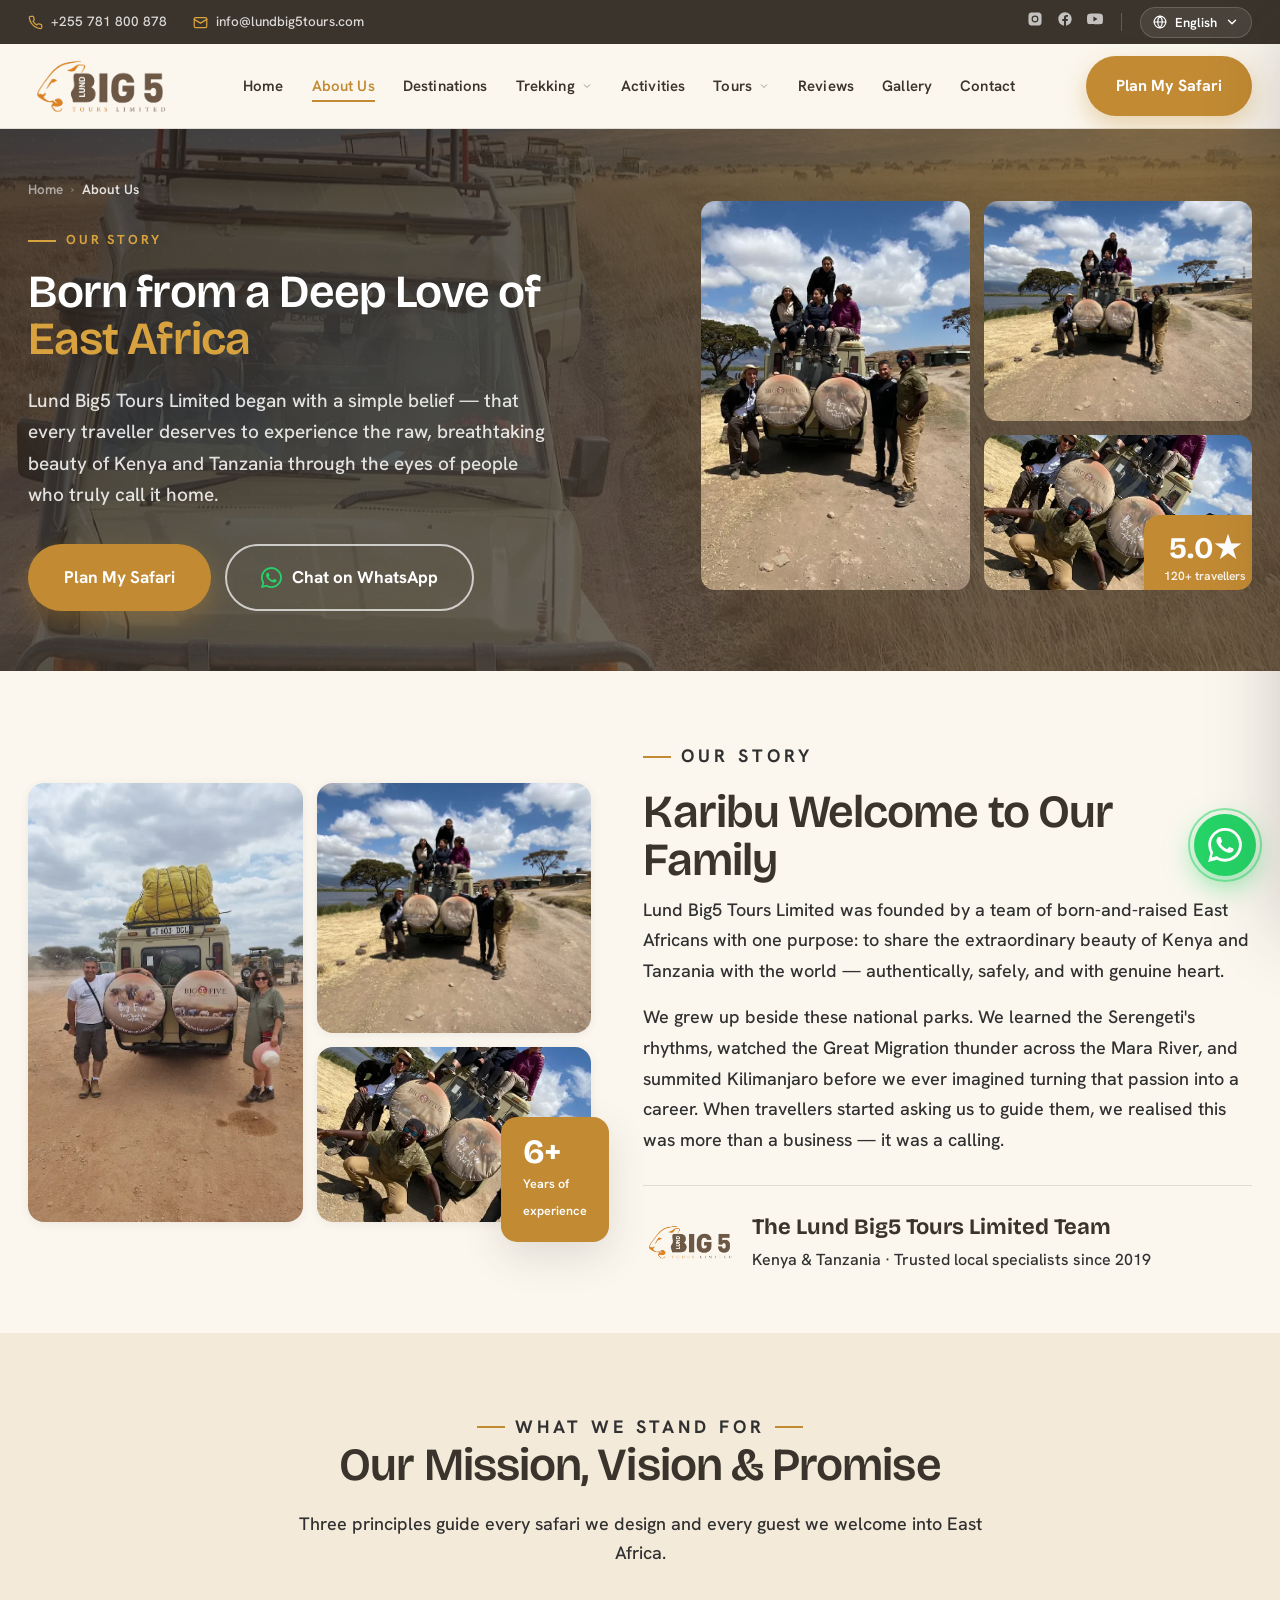
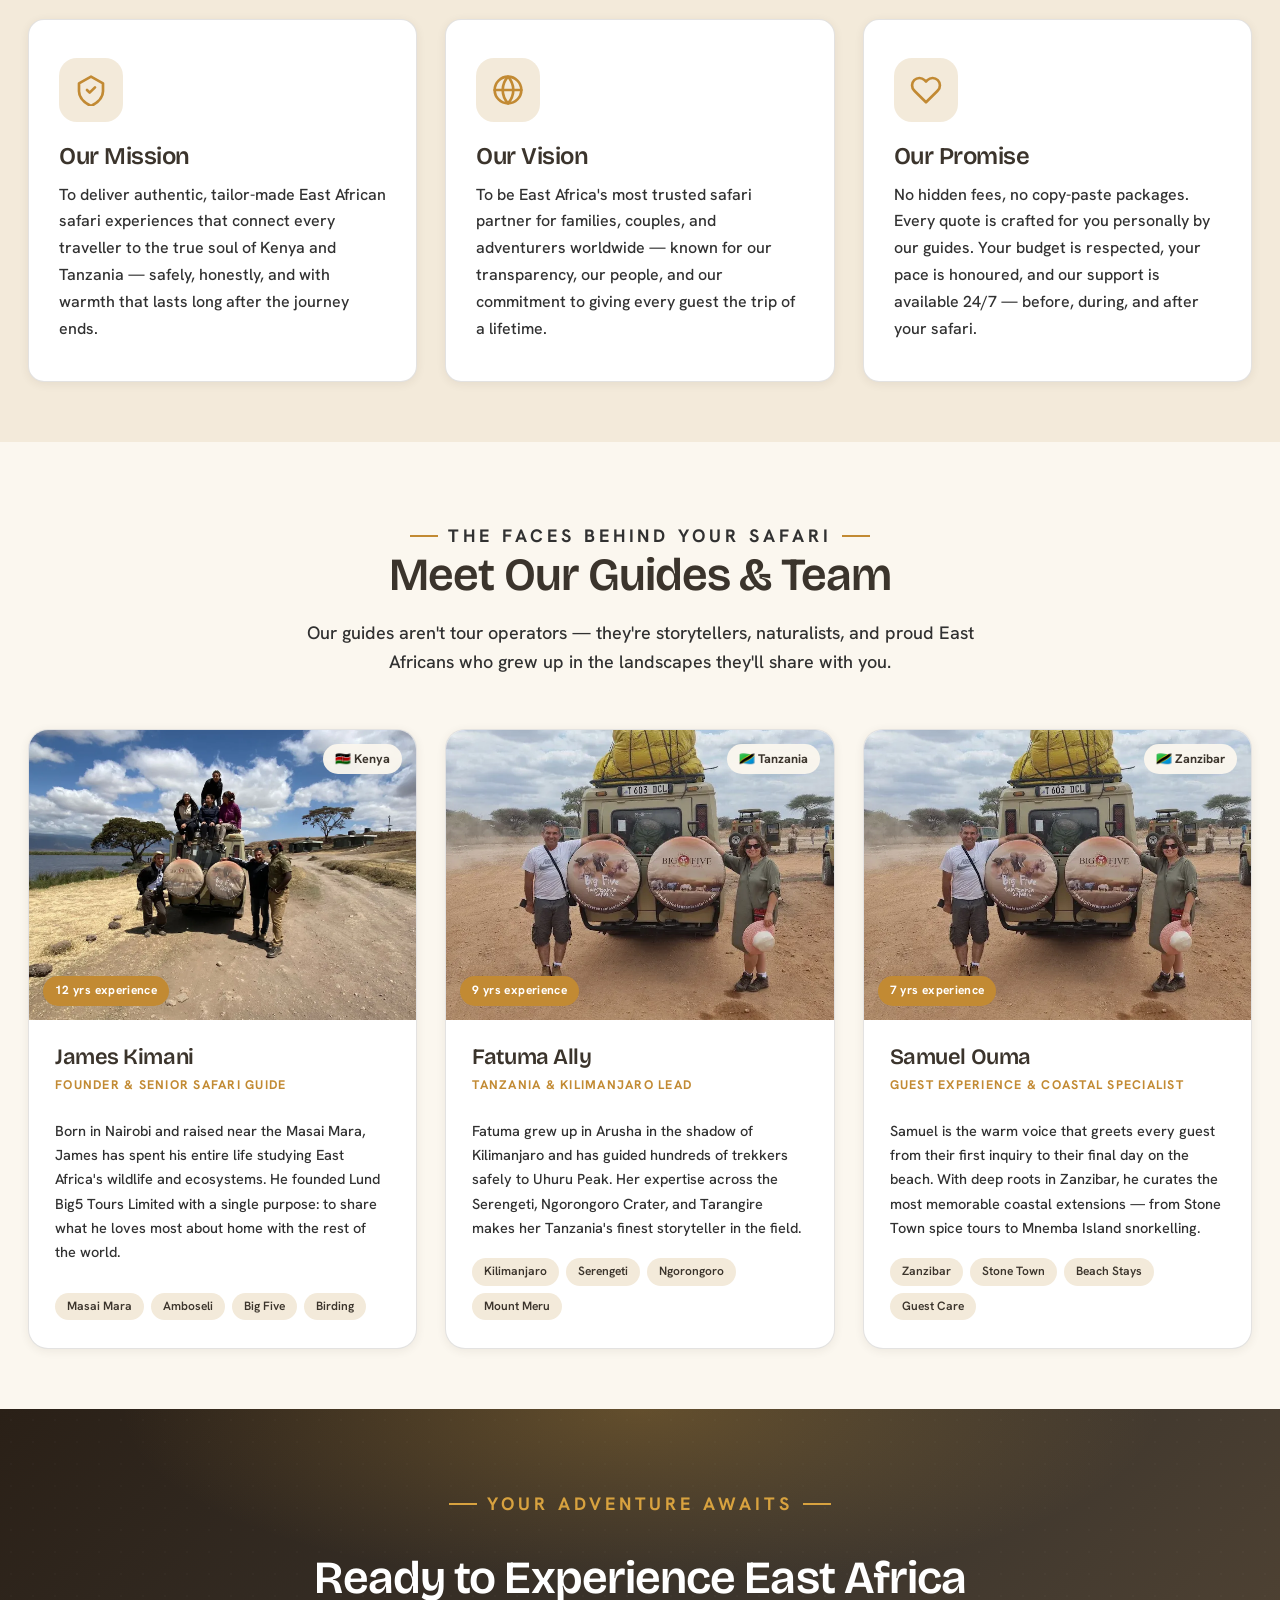
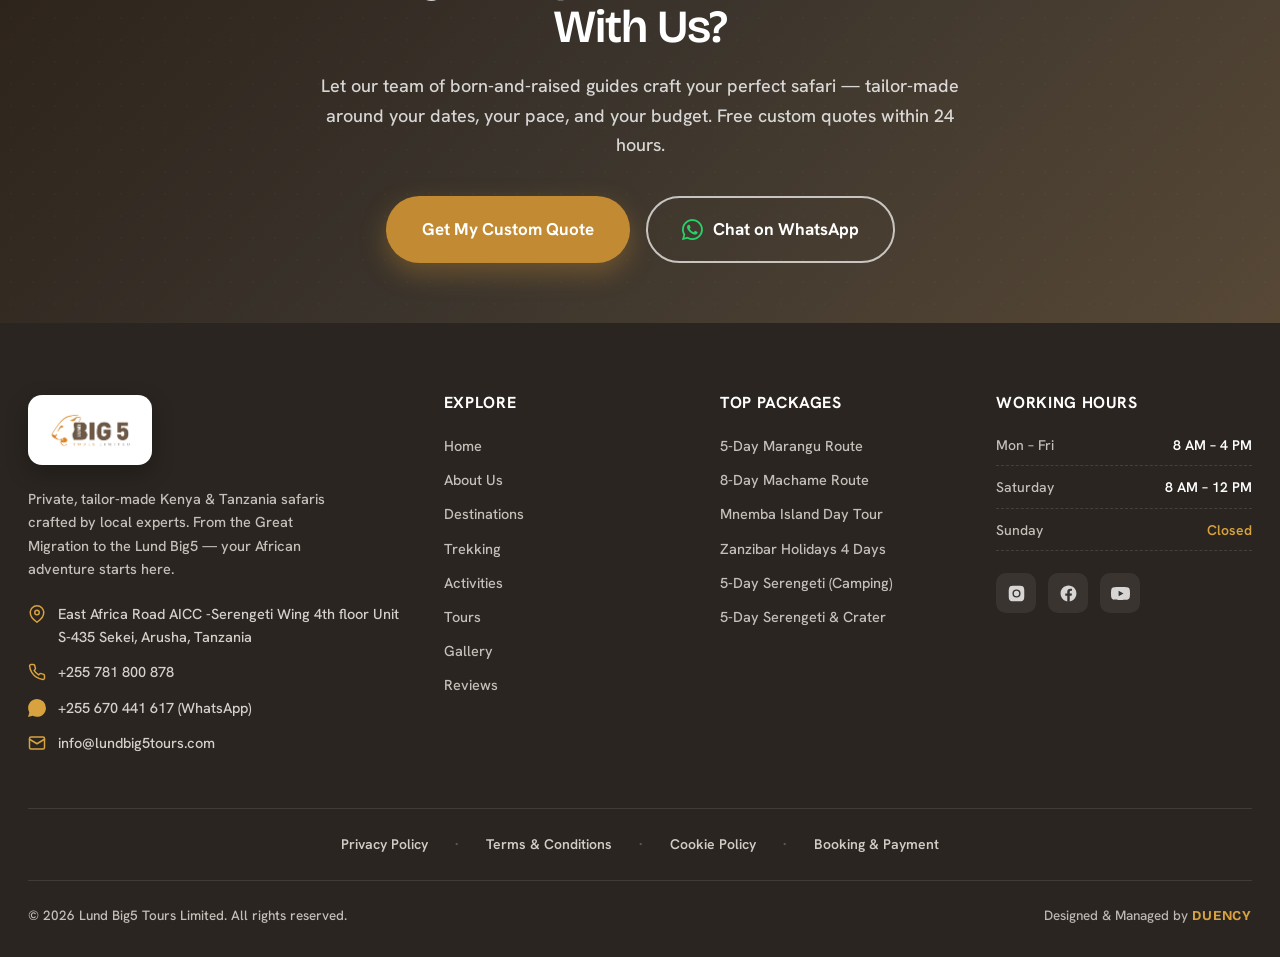
==== about.html @ 79593393 "Initial commit" ====
<!doctype html>
<html lang="en" class="js">
  <head>
    <meta charset="UTF-8" />
    <meta name="viewport" content="width=device-width, initial-scale=1.0" />
    <title>
      About Us — Lund Big5 Tours Limited | Kenya &amp; Tanzania Specialists
    </title>
    <meta
      name="description"
      content="Meet the team behind Lund Big5 Tours Limited — born-and-raised East African guides passionate about sharing the wonders of Kenya and Tanzania with the world."
    />
    <link rel="preconnect" href="https://fonts.googleapis.com" />
    <link rel="preconnect" href="https://fonts.gstatic.com" crossorigin />
    <link
      href="https://fonts.googleapis.com/css2?family=Bricolage+Grotesque:opsz,wght@12..96,600;12..96,700;12..96,800&family=Hanken+Grotesk:wght@400;500;600;700;800&display=swap"
      rel="stylesheet"
    />
    <link
      rel="stylesheet"
      href="https://cdnjs.cloudflare.com/ajax/libs/font-awesome/6.7.2/css/all.min.css"
    />

    <link rel="stylesheet" href="assets/css/main.css" />
  </head>
  <body>
    <!-- ==================== TOP UTILITY BAR ==================== -->
    <div class="topbar">
      <div class="wrap">
        <div class="topbar-left">
          <a href="tel:+255 781 800 878">
            <svg
              viewBox="0 0 24 24"
              fill="none"
              stroke="currentColor"
              stroke-width="2"
              stroke-linecap="round"
              stroke-linejoin="round"
            >
              <path
                d="M22 16.92v3a2 2 0 0 1-2.18 2 19.79 19.79 0 0 1-8.63-3.07 19.5 19.5 0 0 1-6-6 19.79 19.79 0 0 1-3.07-8.67A2 2 0 0 1 4.11 2h3a2 2 0 0 1 2 1.72c.13.96.36 1.9.7 2.81a2 2 0 0 1-.45 2.11L8.09 9.91a16 16 0 0 0 6 6l1.27-1.27a2 2 0 0 1 2.11-.45c.91.34 1.85.57 2.81.7A2 2 0 0 1 22 16.92z"
              />
            </svg>
            +255 781 800 878
          </a>
          <a
            href="/cdn-cgi/l/email-protection#85ecebe3eac5e7ece2b0e4e3f7ece6e4f6e4e3e4f7ecabe6eae8"
            class="hide-sm"
          >
            <svg
              viewBox="0 0 24 24"
              fill="none"
              stroke="currentColor"
              stroke-width="2"
              stroke-linecap="round"
              stroke-linejoin="round"
            >
              <rect x="2" y="4" width="20" height="16" rx="2" />
              <path d="m22 7-10 6L2 7" />
            </svg>
            <span
              class="__cf_email__"
              data-cfemail="87eee9e1e8c7e5eee0b2e6e1f5eee4e6f4e6e1e6f5eea9e4e8ea"
              >info@lundbig5tours.com</span
            >
          </a>
        </div>
        <div class="topbar-right">
          <div class="top-socials">
            <a href="#" aria-label="Instagram"
              ><svg viewBox="0 0 24 24" fill="currentColor">
                <path
                  d="M12 2.2c3.2 0 3.6 0 4.85.07 1.17.05 1.8.25 2.23.41.56.22.96.48 1.38.9.42.42.68.82.9 1.38.16.42.36 1.06.41 2.23.06 1.27.07 1.65.07 4.85s0 3.58-.07 4.85c-.05 1.17-.25 1.8-.41 2.23-.22.56-.48.96-.9 1.38-.42.42-.82.68-1.38.9-.42.16-1.06.36-2.23.41-1.27.06-1.65.07-4.85.07s-3.58 0-4.85-.07c-1.17-.05-1.8-.25-2.23-.41a3.7 3.7 0 0 1-1.38-.9 3.7 3.7 0 0 1-.9-1.38c-.16-.42-.36-1.06-.41-2.23C2.21 15.58 2.2 15.2 2.2 12s0-3.58.07-4.85c.05-1.17.25-1.8.41-2.23.22-.56.48-.96.9-1.38.42-.42.82-.68 1.38-.9.42-.16 1.06-.36 2.23-.41C8.42 2.21 8.8 2.2 12 2.2zm0 4.67a5.13 5.13 0 1 0 0 10.26 5.13 5.13 0 0 0 0-10.26zm0 8.46a3.33 3.33 0 1 1 0-6.66 3.33 3.33 0 0 1 0 6.66zm6.54-8.66a1.2 1.2 0 1 1-2.4 0 1.2 1.2 0 0 1 2.4 0z"
                /></svg
            ></a>
            <a href="#" aria-label="Facebook"
              ><svg viewBox="0 0 24 24" fill="currentColor">
                <path
                  d="M22 12.06C22 6.5 17.52 2 12 2S2 6.5 2 12.06c0 5.02 3.66 9.18 8.44 9.94v-7.03H7.9v-2.91h2.54V9.85c0-2.52 1.49-3.91 3.78-3.91 1.1 0 2.24.2 2.24.2v2.47h-1.26c-1.24 0-1.63.78-1.63 1.57v1.88h2.78l-.44 2.91h-2.34V22c4.78-.76 8.44-4.92 8.44-9.94z"
                /></svg
            ></a>
            <a href="#" aria-label="YouTube"
              ><svg viewBox="0 0 24 24" fill="currentColor">
                <path
                  d="M23.5 6.5a3 3 0 0 0-2.12-2.13C19.5 3.86 12 3.86 12 3.86s-7.5 0-9.38.51A3 3 0 0 0 .5 6.5C0 8.38 0 12 0 12s0 3.62.5 5.5a3 3 0 0 0 2.12 2.13c1.88.51 9.38.51 9.38.51s7.5 0 9.38-.51A3 3 0 0 0 23.5 17.5C24 15.62 24 12 24 12s0-3.62-.5-5.5zM9.6 15.6V8.4l6.2 3.6-6.2 3.6z"
                /></svg
            ></a>
          </div>
          <div class="top-divider"></div>
          <div class="lang" id="lang">
            <button
              class="lang-btn"
              id="langBtn"
              aria-haspopup="true"
              aria-expanded="false"
            >
              <svg
                viewBox="0 0 24 24"
                fill="none"
                stroke="currentColor"
                stroke-width="2"
                stroke-linecap="round"
                stroke-linejoin="round"
              >
                <circle cx="12" cy="12" r="10" />
                <path
                  d="M2 12h20M12 2a15.3 15.3 0 0 1 4 10 15.3 15.3 0 0 1-4 10 15.3 15.3 0 0 1-4-10 15.3 15.3 0 0 1 4-10z"
                />
              </svg>
              <span id="langLabel">English</span>
              <svg
                class="chev"
                viewBox="0 0 24 24"
                fill="none"
                stroke="currentColor"
                stroke-width="2.5"
                stroke-linecap="round"
                stroke-linejoin="round"
              >
                <path d="m6 9 6 6 6-6" />
              </svg>
            </button>
            <div class="lang-menu" id="langMenu" role="menu">
              <button class="active" data-lang="English">
                <span class="flag">🇬🇧</span> English
              </button>
              <button data-lang="Français">
                <span class="flag">🇫🇷</span> Français
              </button>
              <button data-lang="Deutsch">
                <span class="flag">🇩🇪</span> Deutsch
              </button>
              <button data-lang="Español">
                <span class="flag">🇪🇸</span> Español
              </button>
              <button data-lang="Kiswahili">
                <span class="flag">🇹🇿</span> Kiswahili
              </button>
            </div>
          </div>
        </div>
      </div>
    </div>

    <!-- ==================== NAVBAR ==================== -->
    <nav class="nav" id="nav">
      <div class="wrap">
        <a
          href="index.html"
          class="brand"
          aria-label="Lund Big5 Tours Limited home"
        >
          <img src="assets/uploads/logo.png" alt="Lund Big5 Tours Limited" />
        </a>
        <ul class="nav-links">
          <li><a href="index.html">Home</a></li>
          <li><a href="about.html" class="active">About Us</a></li>
          <li><a href="index.html#destinations">Destinations</a></li>
          <!-- <li><a href="index.html#trekking">Trekking</a></li> -->
          <li class="has-dropdown">
            <a href="trekking.html">
              Trekking

              <svg
                class="dropdown-arrow"
                xmlns="http://www.w3.org/2000/svg"
                width="14"
                height="14"
                viewBox="0 0 24 24"
                fill="none"
                stroke="currentColor"
                stroke-width="2"
              >
                <polyline points="6 9 12 15 18 9"></polyline>
              </svg>
            </a>

            <ul class="dropdown-menu">
              <li>
                <a href="kilimanjaro-trekking.html">
                  Mt. Kilimanjaro Trekking
                </a>
              </li>
            </ul>
          </li>

          <li><a href="index.html#activities">Activities</a></li>
          <!-- <li><a href="index.html#tours">Tours</a></li> -->
          <li class="has-dropdown">
            <a href="tours.html">
              Tours

              <svg
                class="dropdown-arrow"
                xmlns="http://www.w3.org/2000/svg"
                width="14"
                height="14"
                viewBox="0 0 24 24"
                fill="none"
                stroke="currentColor"
                stroke-width="2"
              >
                <polyline points="6 9 12 15 18 9"></polyline>
              </svg>
            </a>

            <ul class="dropdown-menu">
              <li>
                <a href="wildlife-safari.html"> Wildlife Safari </a>
              </li>

              <li>
                <a href="zanzibar-vacation.html"> Zanzibar Vacation </a>
              </li>
            </ul>
          </li>

          <li><a href="index.html#reviews">Reviews</a></li>
          <li><a href="gallery.html">Gallery</a></li>
          <li><a href="contact.html">Contact</a></li>
        </ul>
        <div class="nav-cta">
          <a href="index.html#inquiry" class="btn btn-primary"
            >Plan My Safari</a
          >
          <button class="hamburger" id="hamburger" aria-label="Open menu">
            <span></span><span></span><span></span>
          </button>
        </div>
      </div>
    </nav>

    <!-- Mobile drawer -->
    <div class="drawer" id="drawer">
      <div class="drawer-overlay" id="drawerOverlay"></div>
      <div class="drawer-panel">
        <div class="drawer-head">
          <img src="assets/uploads/logo.png" alt="Lund Big5 Tours Limited" />
          <button class="drawer-close" id="drawerClose" aria-label="Close menu">
            &times;
          </button>
        </div>
        <nav class="drawer-links">
          <a href="index.html">Home</a>
          <a href="about.html">About Us</a>
          <a href="index.html#destinations">Destinations</a>
          <!-- <a href="index.html#trekking">Trekking</a> -->
          <li class="has-dropdown">
            <div class="dropdown-trigger">
              <a href="trekking.html">Trekking</a>

              <button class="submenu-toggle" type="button">
                <svg
                  class="dropdown-arrow"
                  xmlns="http://www.w3.org/2000/svg"
                  width="14"
                  height="14"
                  viewBox="0 0 24 24"
                  fill="none"
                  stroke="currentColor"
                  stroke-width="2"
                >
                  <polyline points="6 9 12 15 18 9"></polyline>
                </svg>
              </button>
            </div>

            <ul class="dropdown-menu">
              <li>
                <a href="kilimanjaro-trekking.html">
                  Mt. Kilimanjaro Trekking
                </a>
              </li>
            </ul>
          </li>

          <a href="index.html#activities">Activities</a>
          <!-- <a href="index.html#tours">Tours</a> -->
          <li class="has-dropdown">
            <div class="dropdown-trigger">
              <a href="tours.html">Tours</a>

              <button class="submenu-toggle" type="button">
                <svg
                  class="dropdown-arrow"
                  xmlns="http://www.w3.org/2000/svg"
                  width="14"
                  height="14"
                  viewBox="0 0 24 24"
                  fill="none"
                  stroke="currentColor"
                  stroke-width="2"
                >
                  <polyline points="6 9 12 15 18 9"></polyline>
                </svg>
              </button>
            </div>

            <ul class="dropdown-menu">
              <li><a href="wildlife-safari.html">Wildlife Safari</a></li>
              <li><a href="zanzibar-vacation.html">Zanzibar Vacation</a></li>
            </ul>
          </li>

          <a href="index.html#reviews">Reviews</a>
          <a href="gallery.html">Gallery</a>
          <a href="contact.html">Contact</a>
        </nav>
        <a
          href="index.html#inquiry"
          class="btn btn-primary"
          style="width: 100%; justify-content: center"
          >Plan My Safari</a
        >
      </div>
    </div>

    <!-- ==================== ABOUT HERO ==================== -->
    <header class="about-hero" id="top">
      <div class="about-hero-bg" aria-hidden="true">
        <img src="assets/safari-crater.webp" alt="" />
      </div>
      <div class="wrap">
        <div class="about-hero-inner">
          <div class="about-hero-copy">
            <div class="breadcrumb">
              <a href="index.html">Home</a>
              <span class="breadcrumb-sep">›</span>
              <span style="color: rgba(255, 255, 255, 0.85)">About Us</span>
            </div>
            <p class="eyebrow">Our Story</p>
            <h1>Born from a Deep Love of <em>East Africa</em></h1>
            <p class="about-hero-sub">
              Lund Big5 Tours Limited began with a simple belief — that every
              traveller deserves to experience the raw, breathtaking beauty of
              Kenya and Tanzania through the eyes of people who truly call it
              home.
            </p>
            <div class="hero-btns">
              <a href="index.html#inquiry" class="btn btn-primary btn-lg"
                >Plan My Safari</a
              >
              <a
                href="https://wa.me/255781800878"
                target="_blank"
                rel="noopener"
                class="btn btn-ghost btn-lg"
              >
                <i class="fa-brands fa-whatsapp"></i>
                Chat on WhatsApp
              </a>
            </div>
            <!-- <div class="hero-trust">
              <div class="trust-pill">
                <svg viewBox="0 0 24 24" fill="currentColor">
                  <path
                    d="m12 2 3.09 6.26L22 9.27l-5 4.87 1.18 6.88L12 17.77l-6.18 3.25L7 14.14l-5-4.87 6.91-1.01L12 2z"
                  />
                </svg>
                5.0 · 120+ Google Reviews
              </div>
              <div class="trust-pill">
                <svg
                  viewBox="0 0 24 24"
                  fill="none"
                  stroke="currentColor"
                  stroke-width="2.5"
                  stroke-linecap="round"
                  stroke-linejoin="round"
                >
                  <path d="M20 6 9 17l-5-5" />
                </svg>
                6+ Years of Experience
              </div>
              <div class="trust-pill">
                <svg
                  viewBox="0 0 24 24"
                  fill="none"
                  stroke="currentColor"
                  stroke-width="2.5"
                  stroke-linecap="round"
                  stroke-linejoin="round"
                >
                  <path d="M20 6 9 17l-5-5" />
                </svg>
                1,200+ Happy Travellers
              </div>
            </div> -->
          </div>
          <!-- Photo collage — visible on large screens -->
          <div class="hero-collage" aria-hidden="true">
            <div class="hc-img hc-span">
              <img
                src="assets/safari-group-lake.webp"
                alt="Lund Big5 Tours Limited guests at a lake"
              />
            </div>
            <div class="hc-img">
              <img src="assets/safari-3.webp" alt="Safari group on a 4x4" />
            </div>
            <div class="hc-img" style="position: relative">
              <img
                src="assets/safari-group-fun.webp"
                alt="Safari guests enjoying East Africa"
              />
              <div class="hc-badge">
                <strong>5.0★</strong>
                <span>120+ travellers</span>
              </div>
            </div>
          </div>
        </div>
      </div>
    </header>

    <!-- ==================== OUR STORY ==================== -->
    <section class="pad bg-cream" id="story">
      <div class="wrap">
        <div class="story-grid">
          <div class="story-collage reveal">
            <div class="sc-img sc-span">
              <img
                src="assets/safari-2.webp"
                alt="Lund Big5 Tours Limited team with guests"
              />
            </div>
            <div class="sc-img">
              <img
                src="assets/safari-3.webp"
                alt="Safari game drive on the plains"
              />
            </div>
            <div class="sc-img">
              <img
                src="assets/safari-group-fun.webp"
                alt="Guests enjoying their safari experience"
              />
            </div>
            <div class="sc-badge">
              <strong>6+</strong>
              <span>Years of<br />experience</span>
            </div>
          </div>
          <div class="story-copy reveal">
            <p class="eyebrow">Our Story</p>
            <h2>Karibu Welcome to Our Family</h2>
            <p>
              Lund Big5 Tours Limited was founded by a team of born-and-raised
              East Africans with one purpose: to share the extraordinary beauty
              of Kenya and Tanzania with the world — authentically, safely, and
              with genuine heart.
            </p>
            <p>
              We grew up beside these national parks. We learned the Serengeti's
              rhythms, watched the Great Migration thunder across the Mara
              River, and summited Kilimanjaro before we ever imagined turning
              that passion into a career. When travellers started asking us to
              guide them, we realised this was more than a business — it was a
              calling.
            </p>
            <p></p>

            <div class="story-sign">
              <img
                src="assets/uploads/logo.png"
                alt="Lund Big5 Tours Limited"
                class="logo-chip"
              />
              <div class="sign-text">
                <strong>The Lund Big5 Tours Limited Team</strong>
                <span
                  >Kenya &amp; Tanzania · Trusted local specialists since
                  2019</span
                >
              </div>
            </div>
          </div>
        </div>
      </div>
    </section>

    <!-- ==================== OUR VALUES ==================== -->
    <section class="pad bg-sand" id="values">
      <div class="wrap">
        <div class="section-head center reveal">
          <p class="eyebrow center">What We Stand For</p>
          <h2>Our Mission, Vision &amp; Promise</h2>
          <p>
            Three principles guide every safari we design and every guest we
            welcome into East Africa.
          </p>
        </div>
        <div class="values-grid">
          <div class="value-card reveal">
            <div class="value-ic">
              <svg
                viewBox="0 0 24 24"
                fill="none"
                stroke="currentColor"
                stroke-width="2"
                stroke-linecap="round"
                stroke-linejoin="round"
              >
                <path
                  d="M12 2 3 7v6c0 5 3.8 8.5 9 11 5.2-2.5 9-6 9-11V7l-9-5z"
                />
                <path d="m9 12 2 2 4-4" />
              </svg>
            </div>
            <h3>Our Mission</h3>
            <p>
              To deliver authentic, tailor-made East African safari experiences
              that connect every traveller to the true soul of Kenya and
              Tanzania — safely, honestly, and with warmth that lasts long after
              the journey ends.
            </p>
          </div>
          <div class="value-card reveal">
            <div class="value-ic">
              <svg
                viewBox="0 0 24 24"
                fill="none"
                stroke="currentColor"
                stroke-width="2"
                stroke-linecap="round"
                stroke-linejoin="round"
              >
                <circle cx="12" cy="12" r="10" />
                <path
                  d="M2 12h20M12 2a15.3 15.3 0 0 1 4 10 15.3 15.3 0 0 1-4 10 15.3 15.3 0 0 1-4-10 15.3 15.3 0 0 1 4-10z"
                />
              </svg>
            </div>
            <h3>Our Vision</h3>
            <p>
              To be East Africa's most trusted safari partner for families,
              couples, and adventurers worldwide — known for our transparency,
              our people, and our commitment to giving every guest the trip of a
              lifetime.
            </p>
          </div>
          <div class="value-card reveal">
            <div class="value-ic">
              <svg
                viewBox="0 0 24 24"
                fill="none"
                stroke="currentColor"
                stroke-width="2"
                stroke-linecap="round"
                stroke-linejoin="round"
              >
                <path
                  d="M20.84 4.61a5.5 5.5 0 0 0-7.78 0L12 5.67l-1.06-1.06a5.5 5.5 0 0 0-7.78 7.78l1.06 1.06L12 21.23l7.78-7.78 1.06-1.06a5.5 5.5 0 0 0 0-7.78z"
                />
              </svg>
            </div>
            <h3>Our Promise</h3>
            <p>
              No hidden fees, no copy-paste packages. Every quote is crafted for
              you personally by our guides. Your budget is respected, your pace
              is honoured, and our support is available 24/7 — before, during,
              and after your safari.
            </p>
          </div>
        </div>
      </div>
    </section>

    <!-- ==================== BY THE NUMBERS ==================== -->
    <!-- <section class="bg-dark stats-strip" id="numbers">
      <div class="wrap">
        <div class="stats-grid">
          <div class="stat-cell reveal">
            <strong>6+</strong>
            <h4>Years in the Field</h4>
            <span>Operating since 2019 across Kenya &amp; Tanzania</span>
          </div>
          <div class="stat-cell reveal">
            <strong>1,200+</strong>
            <h4>Happy Travellers</h4>
            <span>From families to solo adventurers, all over the world</span>
          </div>
          <div class="stat-cell reveal">
            <strong>5.0★</strong>
            <h4>Average Rating</h4>
            <span>120+ five-star Google reviews and counting</span>
          </div>
          <div class="stat-cell reveal">
            <strong>2</strong>
            <h4>Countries, Endless Routes</h4>
            <span>Kenya &amp; Tanzania — with every park, peak and shore</span>
          </div>
        </div>
      </div>
    </section> -->

    <!-- ==================== MEET THE GUIDES ==================== -->
    <section class="pad bg-cream" id="team">
      <div class="wrap">
        <div class="section-head center reveal">
          <p class="eyebrow center">The Faces Behind Your Safari</p>
          <h2>Meet Our Guides &amp; Team</h2>
          <p>
            Our guides aren't tour operators — they're storytellers,
            naturalists, and proud East Africans who grew up in the landscapes
            they'll share with you.
          </p>
        </div>
        <div class="guides-grid">
          <!-- Guide 1 -->
          <article class="guide-card reveal">
            <div class="guide-photo">
              <img
                src="assets/safari-group-lake.webp"
                alt="James Kimani — Founder and Senior Safari Guide"
                loading="lazy"
              />
              <div class="guide-flag">🇰🇪 Kenya</div>
              <div class="guide-yrs">12 yrs experience</div>
            </div>
            <div class="guide-body">
              <h3>James Kimani</h3>
              <p class="guide-role">Founder &amp; Senior Safari Guide</p>
              <p class="guide-bio">
                Born in Nairobi and raised near the Masai Mara, James has spent
                his entire life studying East Africa's wildlife and ecosystems.
                He founded Lund Big5 Tours Limited with a single purpose: to
                share what he loves most about home with the rest of the world.
              </p>
              <div class="guide-tags">
                <span class="guide-tag">Masai Mara</span>
                <span class="guide-tag">Amboseli</span>
                <span class="guide-tag">Big Five</span>
                <span class="guide-tag">Birding</span>
              </div>
            </div>
          </article>

          <!-- Guide 2 -->
          <article class="guide-card reveal">
            <div class="guide-photo">
              <img
                src="assets/safari-2.webp"
                alt="Fatuma Ally — Tanzania and Kilimanjaro Lead Guide"
                loading="lazy"
              />
              <div class="guide-flag">🇹🇿 Tanzania</div>
              <div class="guide-yrs">9 yrs experience</div>
            </div>
            <div class="guide-body">
              <h3>Fatuma Ally</h3>
              <p class="guide-role">Tanzania &amp; Kilimanjaro Lead</p>
              <p class="guide-bio">
                Fatuma grew up in Arusha in the shadow of Kilimanjaro and has
                guided hundreds of trekkers safely to Uhuru Peak. Her expertise
                across the Serengeti, Ngorongoro Crater, and Tarangire makes her
                Tanzania's finest storyteller in the field.
              </p>
              <div class="guide-tags">
                <span class="guide-tag">Kilimanjaro</span>
                <span class="guide-tag">Serengeti</span>
                <span class="guide-tag">Ngorongoro</span>
                <span class="guide-tag">Mount Meru</span>
              </div>
            </div>
          </article>

          <!-- Guide 3 -->
          <article class="guide-card reveal">
            <div class="guide-photo">
              <img
                src="assets/safari-couple.webp"
                alt="Samuel Ouma — Guest Experience and Coastal Specialist"
                loading="lazy"
              />
              <div class="guide-flag">🇹🇿 Zanzibar</div>
              <div class="guide-yrs">7 yrs experience</div>
            </div>
            <div class="guide-body">
              <h3>Samuel Ouma</h3>
              <p class="guide-role">
                Guest Experience &amp; Coastal Specialist
              </p>
              <p class="guide-bio">
                Samuel is the warm voice that greets every guest from their
                first inquiry to their final day on the beach. With deep roots
                in Zanzibar, he curates the most memorable coastal extensions —
                from Stone Town spice tours to Mnemba Island snorkelling.
              </p>
              <div class="guide-tags">
                <span class="guide-tag">Zanzibar</span>
                <span class="guide-tag">Stone Town</span>
                <span class="guide-tag">Beach Stays</span>
                <span class="guide-tag">Guest Care</span>
              </div>
            </div>
          </article>
        </div>
      </div>
    </section>

    <!-- ==================== SUSTAINABILITY ==================== -->
    <!-- <section class="pad bg-sand" id="sustainability">
      <div class="wrap">
        <div class="sustain-grid">
          <div class="sustain-img reveal">
            <img
              src="assets/safari-crater.webp"
              alt="Ngorongoro Crater — one of the landscapes Lund Big5 Tours Limited protects"
            />
            <div class="sustain-img-overlay"></div>
          </div>
          <div class="sustain-copy reveal">
            <p class="eyebrow">Travel That Gives Back</p>
            <h2>We Believe in Responsible Safari</h2>
            <p class="lead">
              Every journey we craft is designed to leave East Africa — its
              wildlife, its communities, and its landscapes — better than we
              found it.
            </p>
            <div class="sustain-list">
              <div class="sustain-item">
                <div class="sustain-ic">
                  <svg
                    viewBox="0 0 24 24"
                    fill="none"
                    stroke="currentColor"
                    stroke-width="2"
                    stroke-linecap="round"
                    stroke-linejoin="round"
                  >
                    <path d="M12 22s8-4 8-10V5l-8-3-8 3v7c0 6 8 10 8 10z" />
                  </svg>
                </div>
                <div class="sustain-text">
                  <h4>Wildlife Conservation</h4>
                  <p>
                    A portion of every booking supports anti-poaching
                    initiatives and habitat preservation across the parks we
                    visit.
                  </p>
                </div>
              </div>
              <div class="sustain-item">
                <div class="sustain-ic">
                  <svg
                    viewBox="0 0 24 24"
                    fill="none"
                    stroke="currentColor"
                    stroke-width="2"
                    stroke-linecap="round"
                    stroke-linejoin="round"
                  >
                    <path d="M17 21v-2a4 4 0 0 0-4-4H5a4 4 0 0 0-4 4v2" />
                    <circle cx="9" cy="7" r="4" />
                    <path d="M23 21v-2a4 4 0 0 0-3-3.87" />
                    <path d="M16 3.13a4 4 0 0 1 0 7.75" />
                  </svg>
                </div>
                <div class="sustain-text">
                  <h4>Community First</h4>
                  <p>
                    We work exclusively with locally owned lodges, Maasai-run
                    campsites, and community conservancies to ensure your money
                    flows back to local families.
                  </p>
                </div>
              </div>
              <div class="sustain-item">
                <div class="sustain-ic">
                  <svg
                    viewBox="0 0 24 24"
                    fill="none"
                    stroke="currentColor"
                    stroke-width="2"
                    stroke-linecap="round"
                    stroke-linejoin="round"
                  >
                    <path d="M3 12a9 9 0 1 0 18 0 9 9 0 0 0-18 0z" />
                    <path
                      d="M3.6 9h16.8M3.6 15h16.8M12 3a15 15 0 0 1 0 18M12 3a15 15 0 0 0 0 18"
                    />
                  </svg>
                </div>
                <div class="sustain-text">
                  <h4>Low-Impact Travel</h4>
                  <p>
                    We keep group sizes small, follow park guidelines
                    rigorously, and use fuel-efficient vehicles to minimise our
                    environmental footprint on every trip.
                  </p>
                </div>
              </div>
            </div>
          </div>
        </div>
      </div>
    </section> -->

    <!-- ==================== CTA SECTION ==================== -->
    <section class="cta-section pad">
      <div class="wrap">
        <div class="cta-inner reveal">
          <p class="eyebrow center">Your Adventure Awaits</p>
          <h2>Ready to Experience East Africa With Us?</h2>
          <p>
            Let our team of born-and-raised guides craft your perfect safari —
            tailor-made around your dates, your pace, and your budget. Free
            custom quotes within 24 hours.
          </p>
          <div class="cta-btns">
            <a href="index.html#inquiry" class="btn btn-primary btn-lg"
              >Get My Custom Quote</a
            >
            <a
              href="https://wa.me/255781800878"
              target="_blank"
              rel="noopener"
              class="btn btn-ghost btn-lg"
            >
              <i class="fa-brands fa-whatsapp"></i>
              Chat on WhatsApp
            </a>
          </div>
          <!-- <div class="cta-trust">
            <span class="cta-trust-item"
              ><svg
                viewBox="0 0 24 24"
                fill="none"
                stroke="currentColor"
                stroke-width="2.5"
                stroke-linecap="round"
                stroke-linejoin="round"
              >
                <path d="M20 6 9 17l-5-5" />
              </svg>
              No booking fees</span
            >
            <span class="cta-trust-item"
              ><svg
                viewBox="0 0 24 24"
                fill="none"
                stroke="currentColor"
                stroke-width="2.5"
                stroke-linecap="round"
                stroke-linejoin="round"
              >
                <path d="M20 6 9 17l-5-5" />
              </svg>
              Free itinerary changes</span
            >
            <span class="cta-trust-item"
              ><svg
                viewBox="0 0 24 24"
                fill="none"
                stroke="currentColor"
                stroke-width="2.5"
                stroke-linecap="round"
                stroke-linejoin="round"
              >
                <path d="M20 6 9 17l-5-5" />
              </svg>
              24/7 on-trip support</span
            >
            <span class="cta-trust-item"
              ><svg
                viewBox="0 0 24 24"
                fill="none"
                stroke="currentColor"
                stroke-width="2.5"
                stroke-linecap="round"
                stroke-linejoin="round"
              >
                <path d="M20 6 9 17l-5-5" />
              </svg>
              Secure &amp; flexible payments</span
            >
          </div> -->
        </div>
      </div>
    </section>

    <!-- ==================== PARTNERS ==================== -->
    <!-- <section class="partners">
      <div class="wrap">
        <p class="partners-head reveal">Proud members &amp; trusted partners</p>
        <div class="partners-row reveal">
          <span class="partner-badge"
            ><span class="pb-mark"><span class="dot"></span>TripAdvisor</span
            ><span class="pb-sub">Travellers' Choice</span></span
          >
          <span class="partner-badge"
            ><span class="pb-mark"><span class="dot"></span>SafariBookings</span
            ><span class="pb-sub">Verified Operator</span></span
          >
          <span class="partner-badge"
            ><span class="pb-mark">TATO</span
            ><span class="pb-sub">Tanzania Assoc. of Tour Operators</span></span
          >
          <span class="partner-badge"
            ><span class="pb-mark">KATO</span
            ><span class="pb-sub">Kenya Assoc. of Tour Operators</span></span
          >
          <span class="partner-badge"
            ><span class="pb-mark">TTB</span
            ><span class="pb-sub">Tanzania Tourist Board</span></span
          >
          <span class="partner-badge"
            ><span class="pb-mark">ATTA</span
            ><span class="pb-sub"
              >African Travel &amp; Tourism Assoc.</span
            ></span
          >
        </div>
      </div>
    </section> -->

    <!-- ==================== FOOTER ==================== -->
    <footer class="footer" id="contact">
      <div class="wrap">
        <div class="footer-top">
          <div class="footer-brand">
            <span class="footer-logo">
              <img
                src="assets/uploads/logo.png"
                alt="Lund Big5 Tours Limited"
              />
            </span>
            <p>
              Private, tailor-made Kenya &amp; Tanzania safaris crafted by local
              experts. From the Great Migration to the Lund Big5 — your African
              adventure starts here.
            </p>
            <div class="foot-contact">
              <div>
                <svg
                  viewBox="0 0 24 24"
                  fill="none"
                  stroke="currentColor"
                  stroke-width="2"
                  stroke-linecap="round"
                  stroke-linejoin="round"
                >
                  <path d="M21 10c0 7-9 13-9 13s-9-6-9-13a9 9 0 0 1 18 0z" />
                  <circle cx="12" cy="10" r="3" />
                </svg>
                <span
                  >East Africa Road AICC -Serengeti Wing 4th floor Unit S-435
                  Sekei, Arusha, Tanzania</span
                >
              </div>
              <a href="tel:+255 781 800 878"
                ><svg
                  viewBox="0 0 24 24"
                  fill="none"
                  stroke="currentColor"
                  stroke-width="2"
                  stroke-linecap="round"
                  stroke-linejoin="round"
                >
                  <path
                    d="M22 16.92v3a2 2 0 0 1-2.18 2 19.79 19.79 0 0 1-8.63-3.07 19.5 19.5 0 0 1-6-6 19.79 19.79 0 0 1-3.07-8.67A2 2 0 0 1 4.11 2h3a2 2 0 0 1 2 1.72c.13.96.36 1.9.7 2.81a2 2 0 0 1-.45 2.11L8.09 9.91a16 16 0 0 0 6 6l1.27-1.27a2 2 0 0 1 2.11-.45c.91.34 1.85.57 2.81.7A2 2 0 0 1 22 16.92z"
                  />
                </svg>
                +255 781 800 878</a
              >
              <a
                href="https://wa.me/+255 670 441 617"
                target="_blank"
                rel="noopener"
                ><svg viewBox="0 0 24 24" fill="currentColor">
                  <path
                    d="M.057 24l1.687-6.163a11.867 11.867 0 0 1-1.587-5.946C.16 5.335 5.495 0 12.05 0a11.82 11.82 0 0 1 8.413 3.488 11.82 11.82 0 0 1 3.48 8.414c-.003 6.557-5.338 11.892-11.893 11.892a11.9 11.9 0 0 1-5.688-1.448L.057 24z"
                  />
                </svg>
                +255 670 441 617 (WhatsApp)</a
              >
              <a
                href="/cdn-cgi/l/email-protection#71181f171e31131816441017031812100210171003185f121e1c"
                ><svg
                  viewBox="0 0 24 24"
                  fill="none"
                  stroke="currentColor"
                  stroke-width="2"
                  stroke-linecap="round"
                  stroke-linejoin="round"
                >
                  <rect x="2" y="4" width="20" height="16" rx="2" />
                  <path d="m22 7-10 6L2 7" />
                </svg>
                <span
                  class="__cf_email__"
                  data-cfemail="94fdfaf2fbd4f6fdf3a1f5f2e6fdf7f5e7f5f2f5e6fdbaf7fbf9"
                  >info@lundbig5tours.com</span
                ></a
              >
            </div>
          </div>
          <div>
            <h4>Explore</h4>
            <div class="foot-links">
              <a href="index.html">Home</a>
              <a href="about.html">About Us</a>
              <a href="index.html#destinations">Destinations</a>
              <a href="index.html#trekking">Trekking</a>
              <a href="index.html#activities">Activities</a>
              <a href="index.html#tours">Tours</a>
              <a href="gallery.html">Gallery</a>
              <a href="index.html#reviews">Reviews</a>
            </div>
          </div>
          <div>
            <h4>Top Packages</h4>
            <div class="foot-links">
              <a href="index.html#trekking">5-Day Marangu Route</a>
              <a href="index.html#trekking">8-Day Machame Route</a>
              <a href="index.html#tours">Mnemba Island Day Tour</a>
              <a href="index.html#tours">Zanzibar Holidays 4 Days</a>
              <a href="index.html#tours">5-Day Serengeti (Camping)</a>
              <a href="index.html#tours">5-Day Serengeti &amp; Crater</a>
            </div>
          </div>
          <div>
            <h4>Working Hours</h4>
            <div class="foot-hours">
              <div class="row">
                <span>Mon – Fri</span><span>8 AM – 4 PM</span>
              </div>
              <div class="row">
                <span>Saturday</span><span>8 AM – 12 PM</span>
              </div>
              <div class="row closed">
                <span>Sunday</span><span>Closed</span>
              </div>
            </div>
            <div class="foot-social-row">
              <a href="#" aria-label="Instagram"
                ><svg viewBox="0 0 24 24" fill="currentColor">
                  <path
                    d="M12 2.2c3.2 0 3.6 0 4.85.07 1.17.05 1.8.25 2.23.41.56.22.96.48 1.38.9.42.42.68.82.9 1.38.16.42.36 1.06.41 2.23.06 1.27.07 1.65.07 4.85s0 3.58-.07 4.85c-.05 1.17-.25 1.8-.41 2.23-.22.56-.48.96-.9 1.38-.42.42-.82.68-1.38.9-.42.16-1.06.36-2.23.41-1.27.06-1.65.07-4.85.07s-3.58 0-4.85-.07c-1.17-.05-1.8-.25-2.23-.41a3.7 3.7 0 0 1-1.38-.9 3.7 3.7 0 0 1-.9-1.38c-.16-.42-.36-1.06-.41-2.23C2.21 15.58 2.2 15.2 2.2 12s0-3.58.07-4.85c.05-1.17.25-1.8.41-2.23.22-.56.48-.96.9-1.38.42-.42.82-.68 1.38-.9.42-.16 1.06-.36 2.23-.41C8.42 2.21 8.8 2.2 12 2.2zm0 4.67a5.13 5.13 0 1 0 0 10.26 5.13 5.13 0 0 0 0-10.26zm0 8.46a3.33 3.33 0 1 1 0-6.66 3.33 3.33 0 0 1 0 6.66zm6.54-8.66a1.2 1.2 0 1 1-2.4 0 1.2 1.2 0 0 1 2.4 0z"
                  /></svg
              ></a>
              <a href="#" aria-label="Facebook"
                ><svg viewBox="0 0 24 24" fill="currentColor">
                  <path
                    d="M22 12.06C22 6.5 17.52 2 12 2S2 6.5 2 12.06c0 5.02 3.66 9.18 8.44 9.94v-7.03H7.9v-2.91h2.54V9.85c0-2.52 1.49-3.91 3.78-3.91 1.1 0 2.24.2 2.24.2v2.47h-1.26c-1.24 0-1.63.78-1.63 1.57v1.88h2.78l-.44 2.91h-2.34V22c4.78-.76 8.44-4.92 8.44-9.94z"
                  /></svg
              ></a>
              <a href="#" aria-label="YouTube"
                ><svg viewBox="0 0 24 24" fill="currentColor">
                  <path
                    d="M23.5 6.5a3 3 0 0 0-2.12-2.13C19.5 3.86 12 3.86 12 3.86s-7.5 0-9.38.51A3 3 0 0 0 .5 6.5C0 8.38 0 12 0 12s0 3.62.5 5.5a3 3 0 0 0 2.12 2.13c1.88.51 9.38.51 9.38.51s7.5 0 9.38-.51A3 3 0 0 0 23.5 17.5C24 15.62 24 12 24 12s0-3.62-.5-5.5zM9.6 15.6V8.4l6.2 3.6-6.2 3.6z"
                  /></svg
              ></a>
            </div>
          </div>
        </div>
        <div class="footer-legal">
          <a href="#">Privacy Policy</a>
          <span class="sep">·</span>
          <a href="#">Terms &amp; Conditions</a>
          <span class="sep">·</span>
          <a href="#">Cookie Policy</a>
          <span class="sep">·</span>
          <a href="#">Booking &amp; Payment</a>
        </div>
        <div class="footer-bottom">
          <span>© 2026 Lund Big5 Tours Limited. All rights reserved.</span>
          <span class="credit"
            >Designed &amp; Managed by <strong>DUENCY</strong></span
          >
        </div>
      </div>
    </footer>

    <!-- ==================== WHATSAPP FLOAT ==================== -->
    <div class="wa-float" id="waFloat">
      <div class="wa-panel">
        <div class="wa-phead">
          <div class="wa-pavatar">
            <svg viewBox="0 0 24 24" fill="currentColor">
              <path
                d="M.057 24l1.687-6.163a11.867 11.867 0 0 1-1.587-5.946C.16 5.335 5.495 0 12.05 0a11.82 11.82 0 0 1 8.413 3.488 11.82 11.82 0 0 1 3.48 8.414c-.003 6.557-5.338 11.892-11.893 11.892a11.9 11.9 0 0 1-5.688-1.448L.057 24z"
              />
            </svg>
          </div>
          <div>
            <h4>Lund Big5 Tours Limited</h4>
            <span>Typically replies instantly</span>
          </div>
          <button class="wa-close" id="waClose" aria-label="Close chat">
            &times;
          </button>
        </div>
        <div class="wa-pbody">
          <div class="wa-msg">
            <div class="who">Lund Big5 Tours Limited</div>
            Jambo! 👋 Looking for the perfect safari? Tell us your dates and
            we'll craft a free custom quote. How can we help?
            <div class="time">Online now</div>
          </div>
        </div>
        <div class="wa-pfoot">
          <a
            href="https://wa.me/255781800878?text=Hi%20Big%205%20Africa%20Safari!%20I'd%20like%20to%20plan%20a%20safari."
            target="_blank"
            rel="noopener"
            class="btn btn-wa"
            style="width: 100%; justify-content: center"
            >Start Chat on WhatsApp</a
          >
        </div>
      </div>
      <button class="wa-bubble" id="waBubble" aria-label="Open WhatsApp chat">
        <svg viewBox="0 0 24 24" fill="currentColor">
          <path
            d="M.057 24l1.687-6.163a11.867 11.867 0 0 1-1.587-5.946C.16 5.335 5.495 0 12.05 0a11.82 11.82 0 0 1 8.413 3.488 11.82 11.82 0 0 1 3.48 8.414c-.003 6.557-5.338 11.892-11.893 11.892a11.9 11.9 0 0 1-5.688-1.448L.057 24zM6.597 20.13c1.676.995 3.276 1.591 5.392 1.592 5.448 0 9.886-4.434 9.889-9.885.002-5.462-4.415-9.89-9.881-9.892-5.452 0-9.887 4.434-9.889 9.884a9.86 9.86 0 0 0 1.513 5.26l-.999 3.648 3.975-1.043zm11.387-5.464c-.074-.124-.272-.198-.57-.347-.297-.149-1.758-.868-2.031-.967-.272-.099-.47-.149-.669.149-.198.297-.768.967-.941 1.165-.173.198-.347.223-.644.074-.297-.149-1.255-.462-2.39-1.475-.883-.788-1.48-1.761-1.653-2.059-.173-.297-.018-.458.13-.606.134-.133.297-.347.446-.521.151-.172.2-.296.3-.495.099-.198.05-.372-.025-.521-.075-.148-.669-1.611-.916-2.206-.242-.579-.487-.501-.669-.51l-.57-.01c-.198 0-.52.074-.792.372s-1.04 1.016-1.04 2.479 1.065 2.876 1.213 3.074c.149.198 2.095 3.2 5.076 4.487.709.306 1.263.489 1.694.626.712.226 1.36.194 1.872.118.571-.085 1.758-.719 2.006-1.413.248-.695.248-1.29.173-1.414z"
          />
        </svg>
      </button>
    </div>

    <script
      data-cfasync="false"
      src="/cdn-cgi/scripts/5c5dd728/cloudflare-static/email-decode.min.js"
    ></script>
    <script src="assets/js/navigation.js"></script>
    <script src="assets/js/forms.js"></script>
    <script src="assets/js/animations.js"></script>
    <script src="assets/js/main.js"></script>
  </body>
</html>
---- assets/css/main.css ----
/* ============================================================
   BIG 5 AFRICA SAFARI — main.css
   Single entry point — imports all CSS modules in dependency order
   ============================================================ */

@import url('./base.css');
@import url('./animations.css');
@import url('./navigation.css');
@import url('./forms.css');
@import url('./slider.css');
@import url('./components.css');
@import url('./utilities.css');
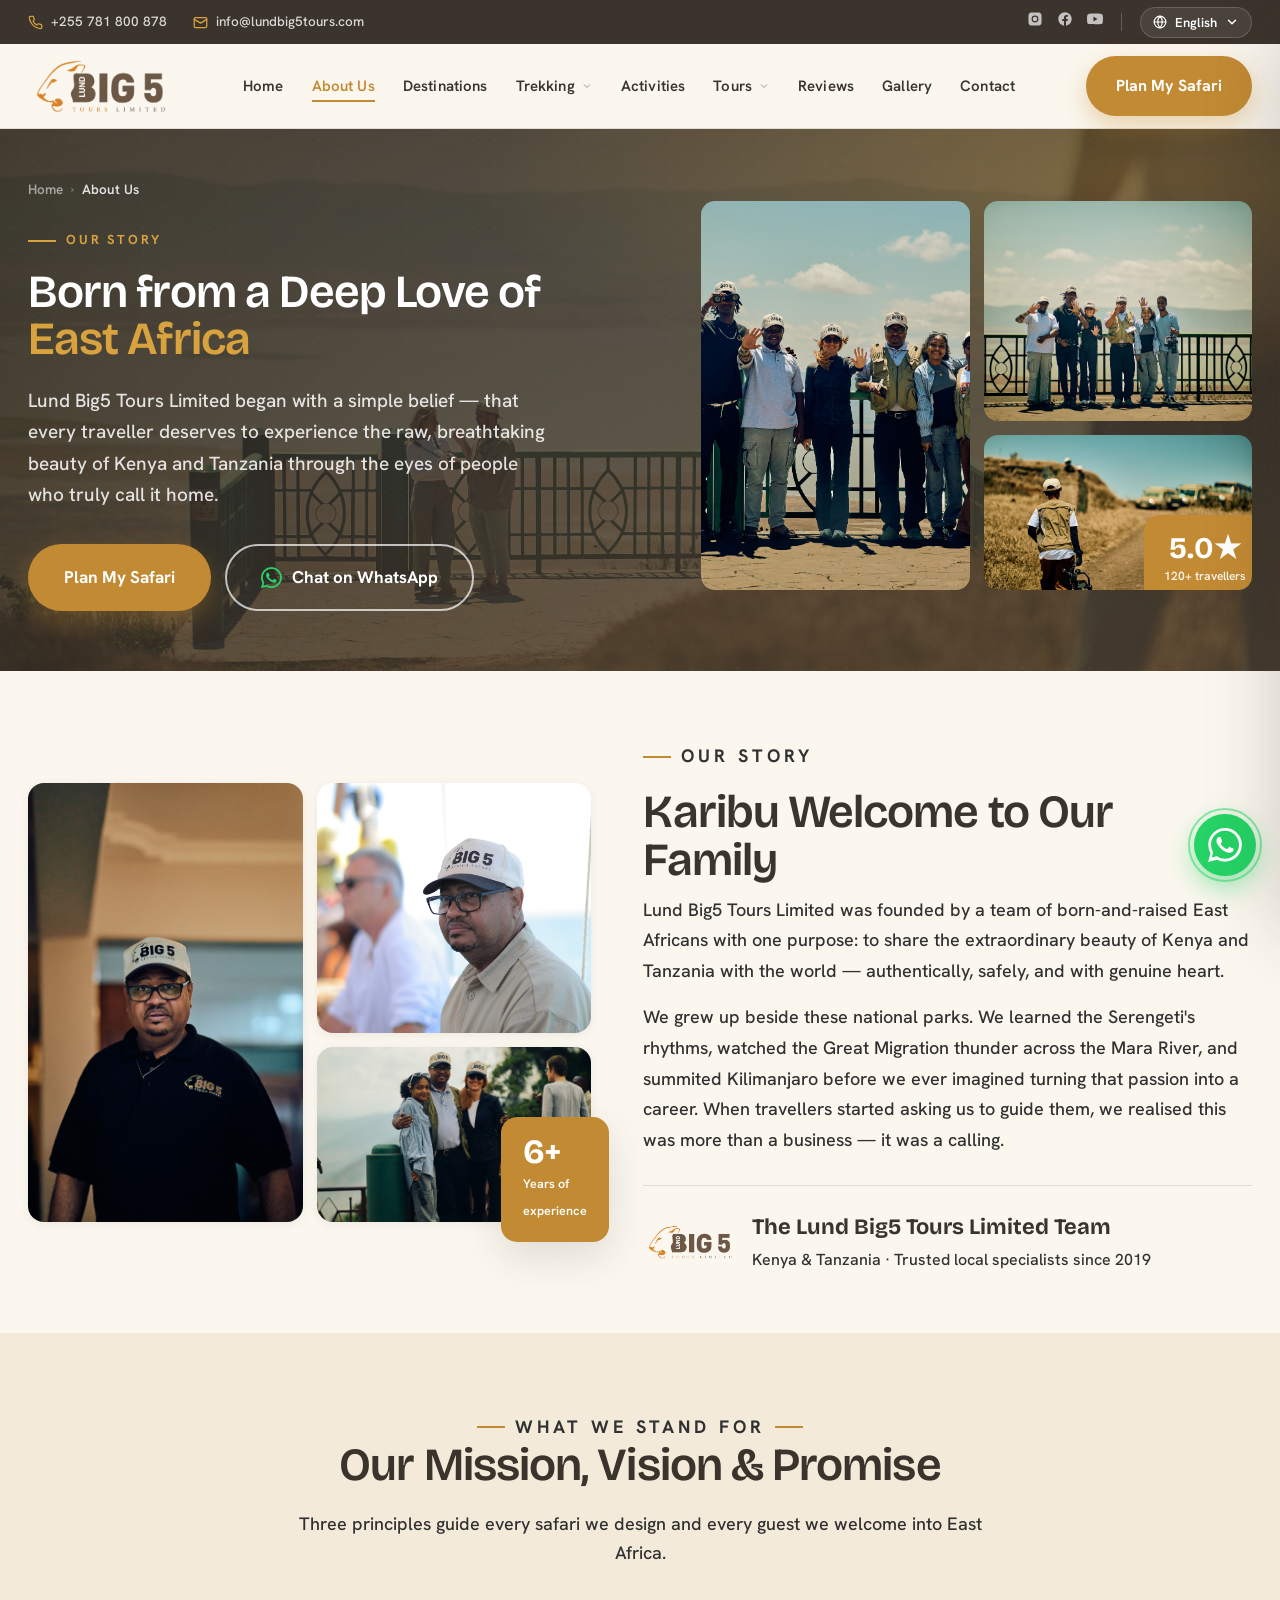
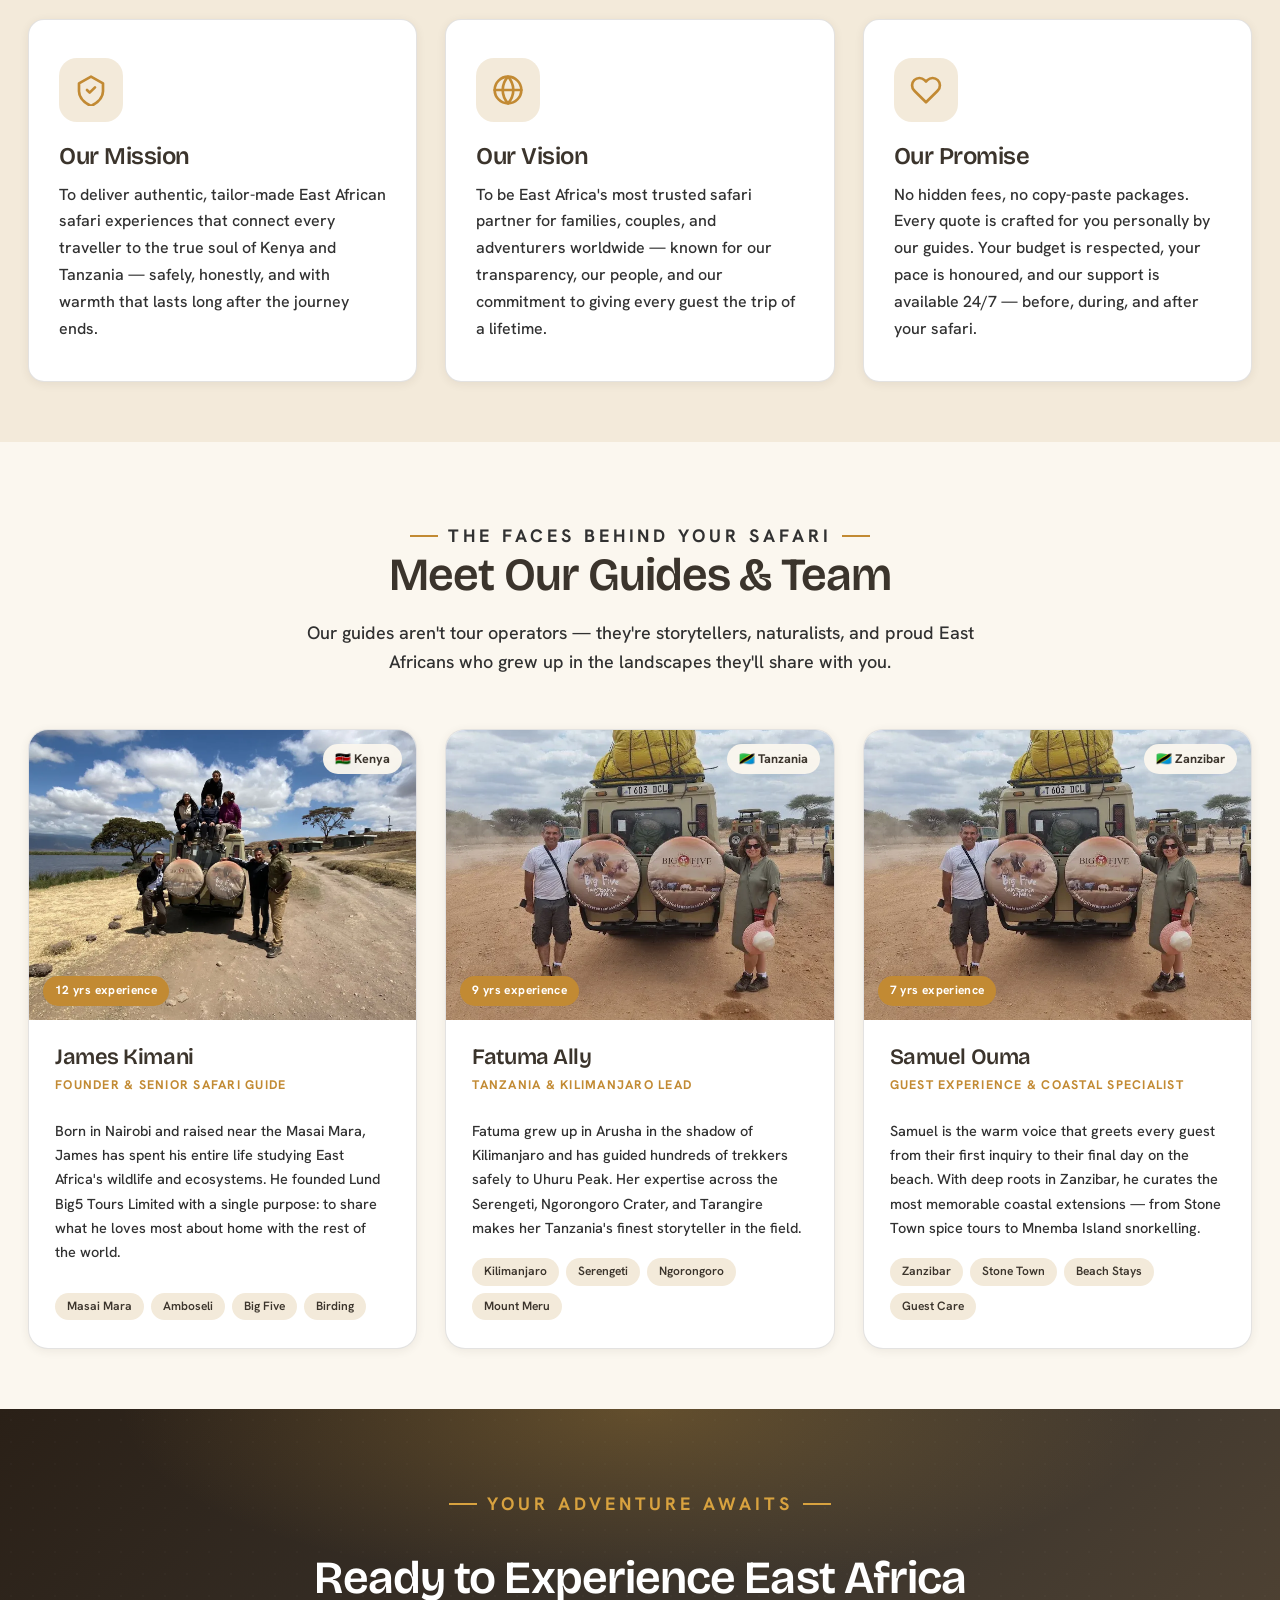
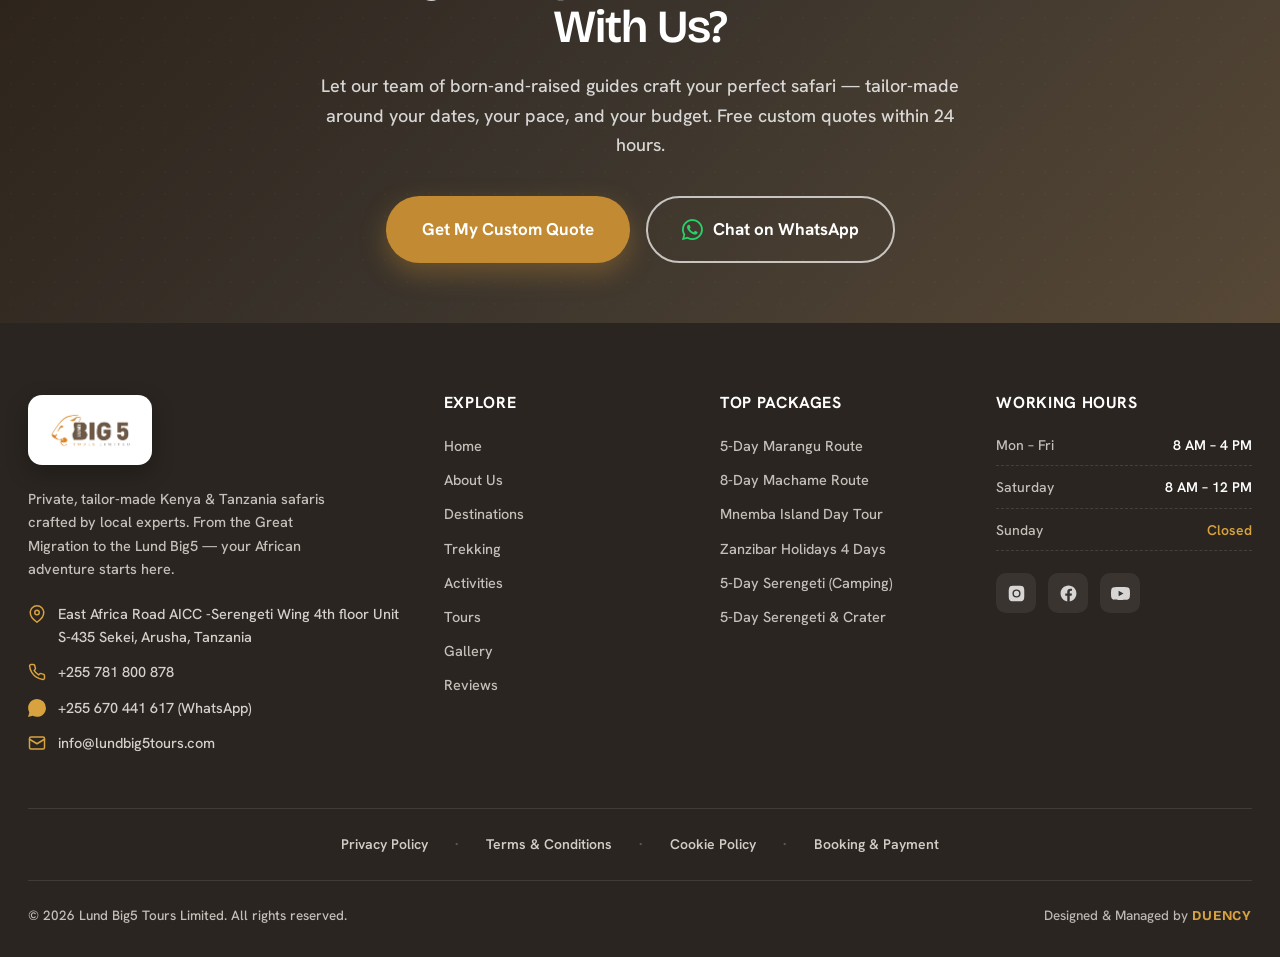
==== commit dff7c976: "updated all pages" ====
--- a/about.html
+++ b/about.html
@@ -318,7 +318,7 @@
     <!-- ==================== ABOUT HERO ==================== -->
     <header class="about-hero" id="top">
       <div class="about-hero-bg" aria-hidden="true">
-        <img src="assets/safari-crater.webp" alt="" />
+        <img src="assets/image/DAY317.jpg" alt="" />
       </div>
       <div class="wrap">
         <div class="about-hero-inner">
@@ -391,16 +391,16 @@
           <div class="hero-collage" aria-hidden="true">
             <div class="hc-img hc-span">
               <img
-                src="assets/safari-group-lake.webp"
+                src="assets/image/DAY325.jpg"
                 alt="Lund Big5 Tours Limited guests at a lake"
               />
             </div>
             <div class="hc-img">
-              <img src="assets/safari-3.webp" alt="Safari group on a 4x4" />
+              <img src="assets/image/DAY326.jpg" alt="Safari group on a 4x4" />
             </div>
             <div class="hc-img" style="position: relative">
               <img
-                src="assets/safari-group-fun.webp"
+                src="assets/image/DAY327.jpg"
                 alt="Safari guests enjoying East Africa"
               />
               <div class="hc-badge">
@@ -420,19 +420,19 @@
           <div class="story-collage reveal">
             <div class="sc-img sc-span">
               <img
-                src="assets/safari-2.webp"
+                src="assets/image/DAY33.jpg"
                 alt="Lund Big5 Tours Limited team with guests"
               />
             </div>
             <div class="sc-img">
               <img
-                src="assets/safari-3.webp"
+                src="assets/image/5N7A9973.JPG"
                 alt="Safari game drive on the plains"
               />
             </div>
             <div class="sc-img">
               <img
-                src="assets/safari-group-fun.webp"
+                src="assets/image/DAY37.jpg"
                 alt="Guests enjoying their safari experience"
               />
             </div>
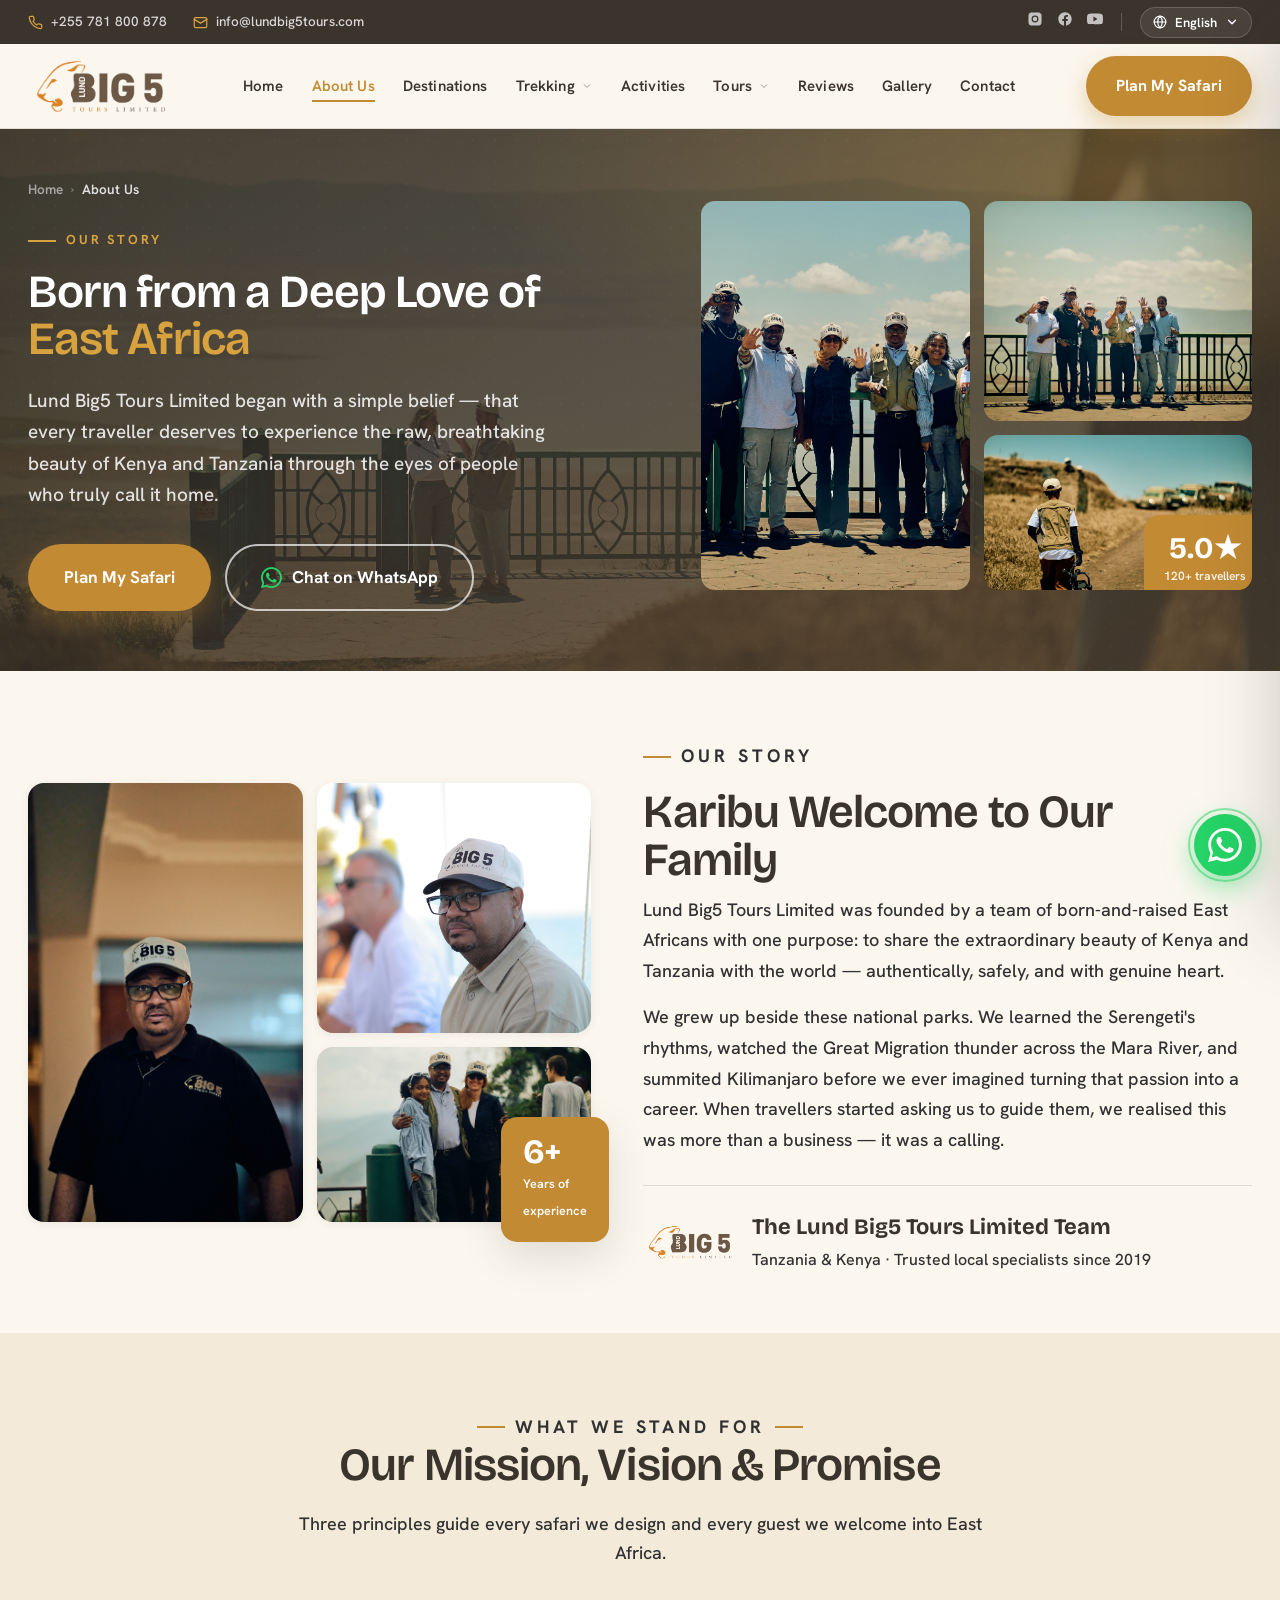
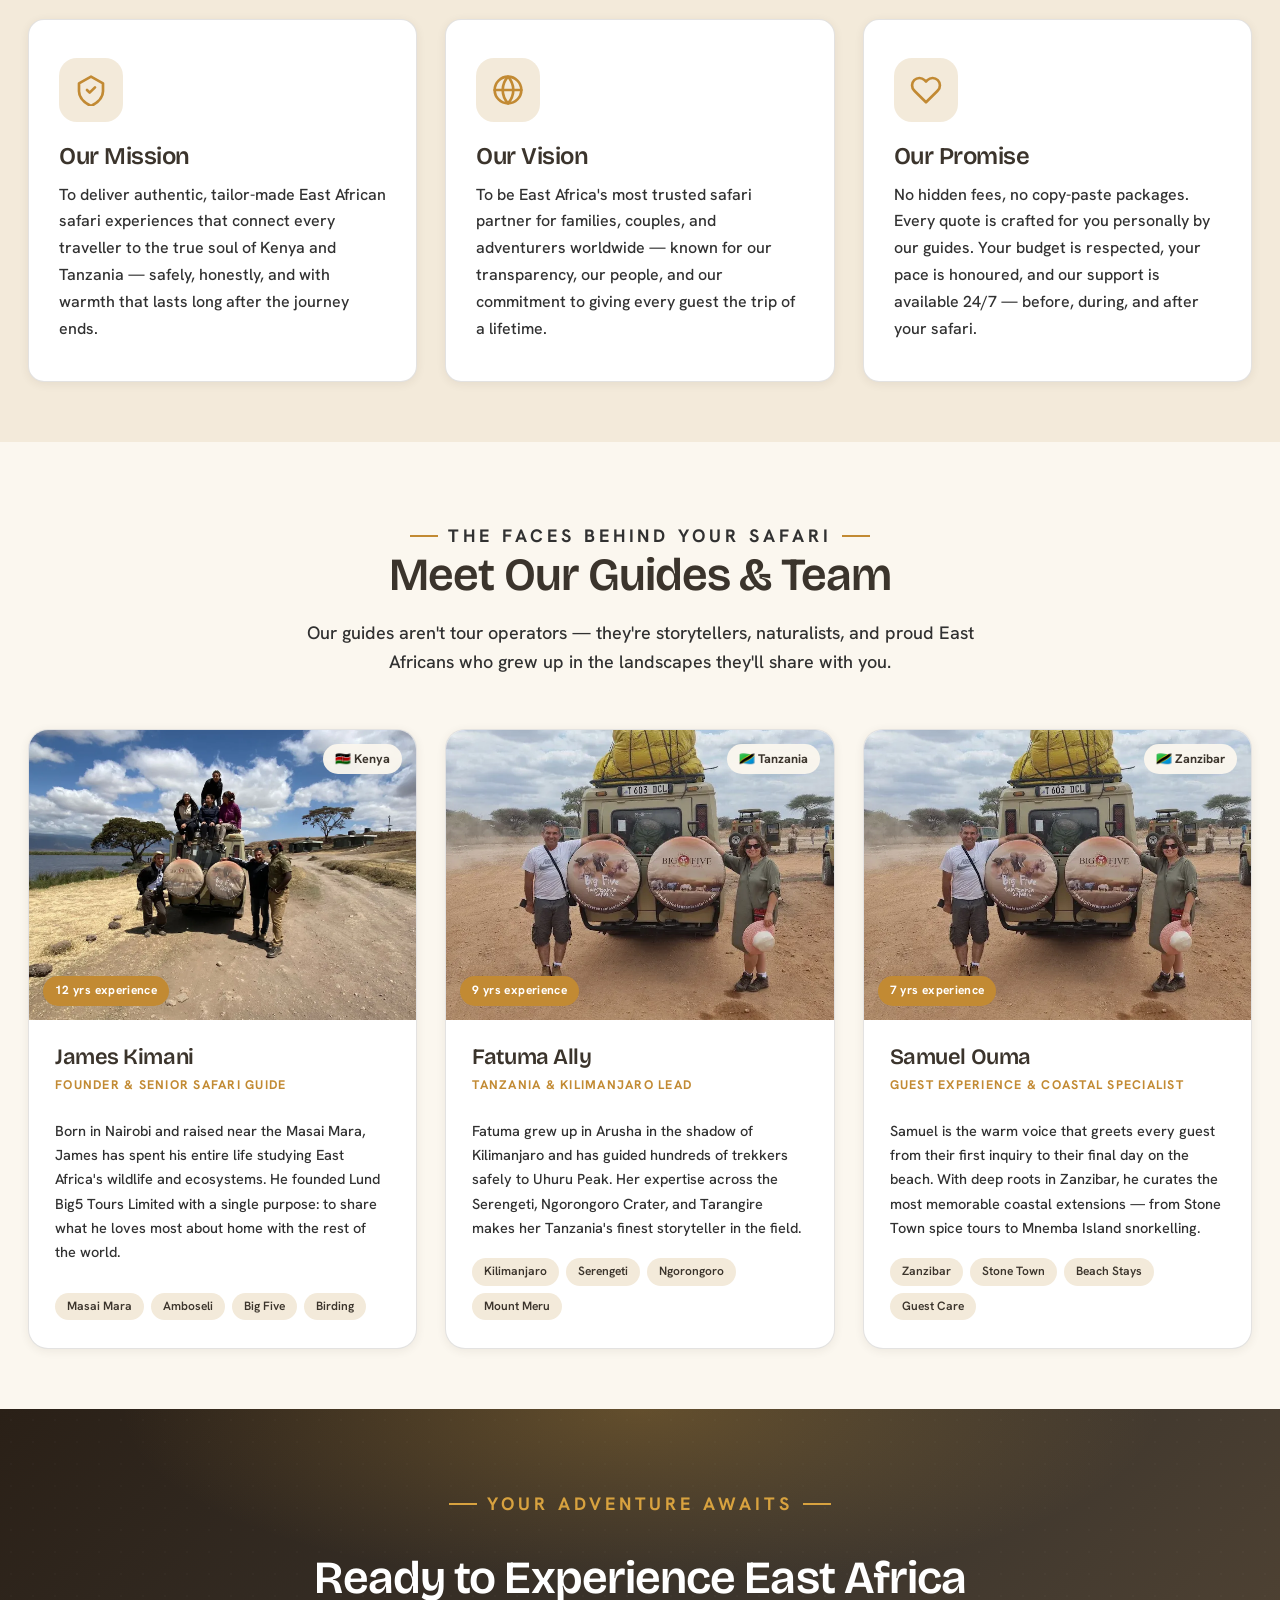
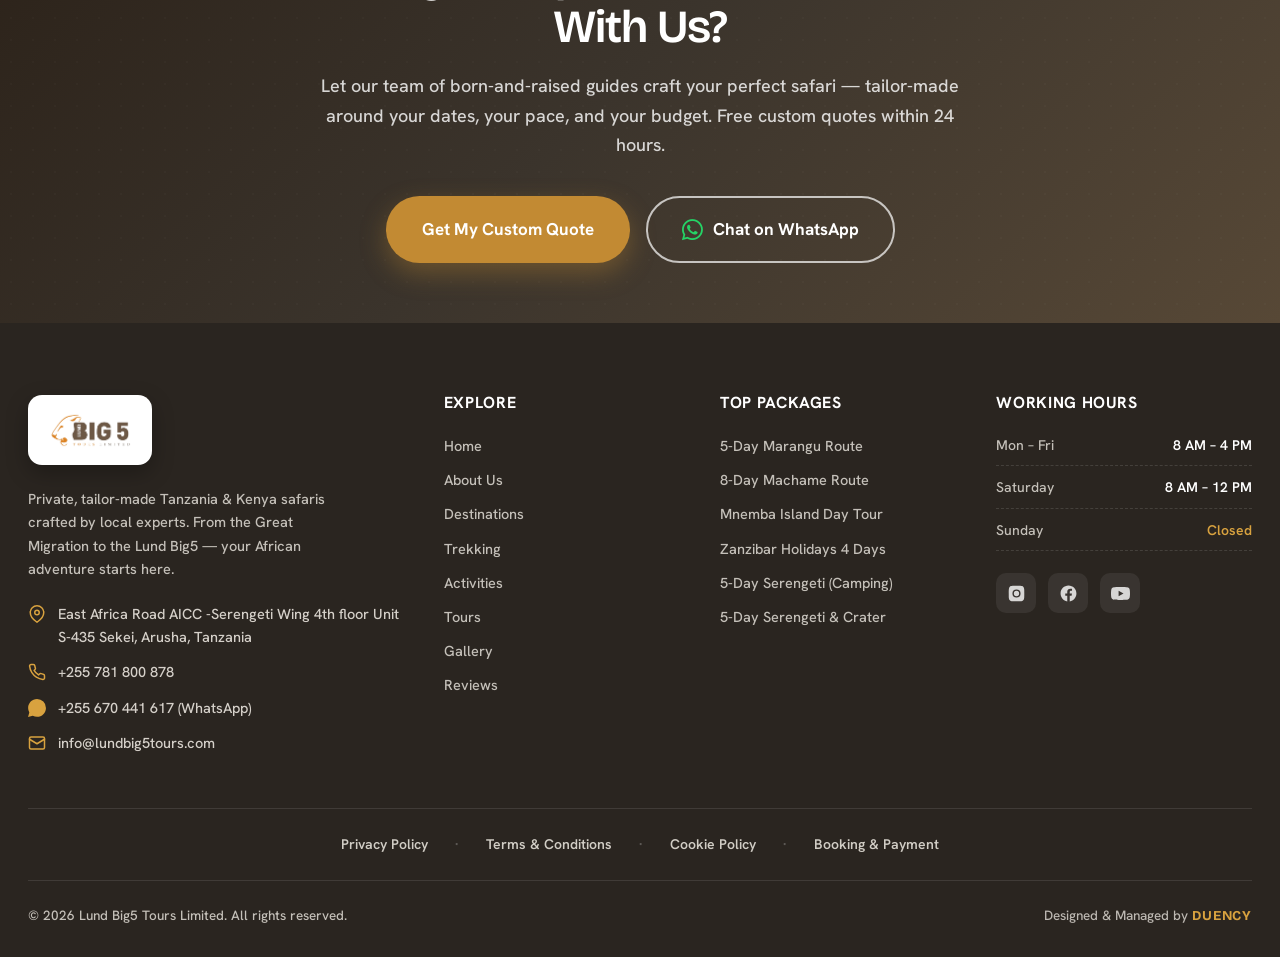
==== commit 58908582: "update" ====
--- a/about.html
+++ b/about.html
@@ -4,7 +4,7 @@
     <meta charset="UTF-8" />
     <meta name="viewport" content="width=device-width, initial-scale=1.0" />
     <title>
-      About Us — Lund Big5 Tours Limited | Kenya &amp; Tanzania Specialists
+      About Us — Lund Big5 Tours Limited | Tanzania &amp; Kenya  Specialists
     </title>
     <meta
       name="description"
@@ -469,7 +469,7 @@
               <div class="sign-text">
                 <strong>The Lund Big5 Tours Limited Team</strong>
                 <span
-                  >Kenya &amp; Tanzania · Trusted local specialists since
+                  >Tanzania &amp; Kenya  · Trusted local specialists since
                   2019</span
                 >
               </div>
@@ -573,7 +573,7 @@
           <div class="stat-cell reveal">
             <strong>6+</strong>
             <h4>Years in the Field</h4>
-            <span>Operating since 2019 across Kenya &amp; Tanzania</span>
+            <span>Operating since 2019 across Tanzania &amp; Kenya </span>
           </div>
           <div class="stat-cell reveal">
             <strong>1,200+</strong>
@@ -588,7 +588,7 @@
           <div class="stat-cell reveal">
             <strong>2</strong>
             <h4>Countries, Endless Routes</h4>
-            <span>Kenya &amp; Tanzania — with every park, peak and shore</span>
+            <span>Tanzania &amp; Kenya  — with every park, peak and shore</span>
           </div>
         </div>
       </div>
@@ -927,7 +927,7 @@
               />
             </span>
             <p>
-              Private, tailor-made Kenya &amp; Tanzania safaris crafted by local
+              Private, tailor-made Tanzania &amp; Kenya  safaris crafted by local
               experts. From the Great Migration to the Lund Big5 — your African
               adventure starts here.
             </p>
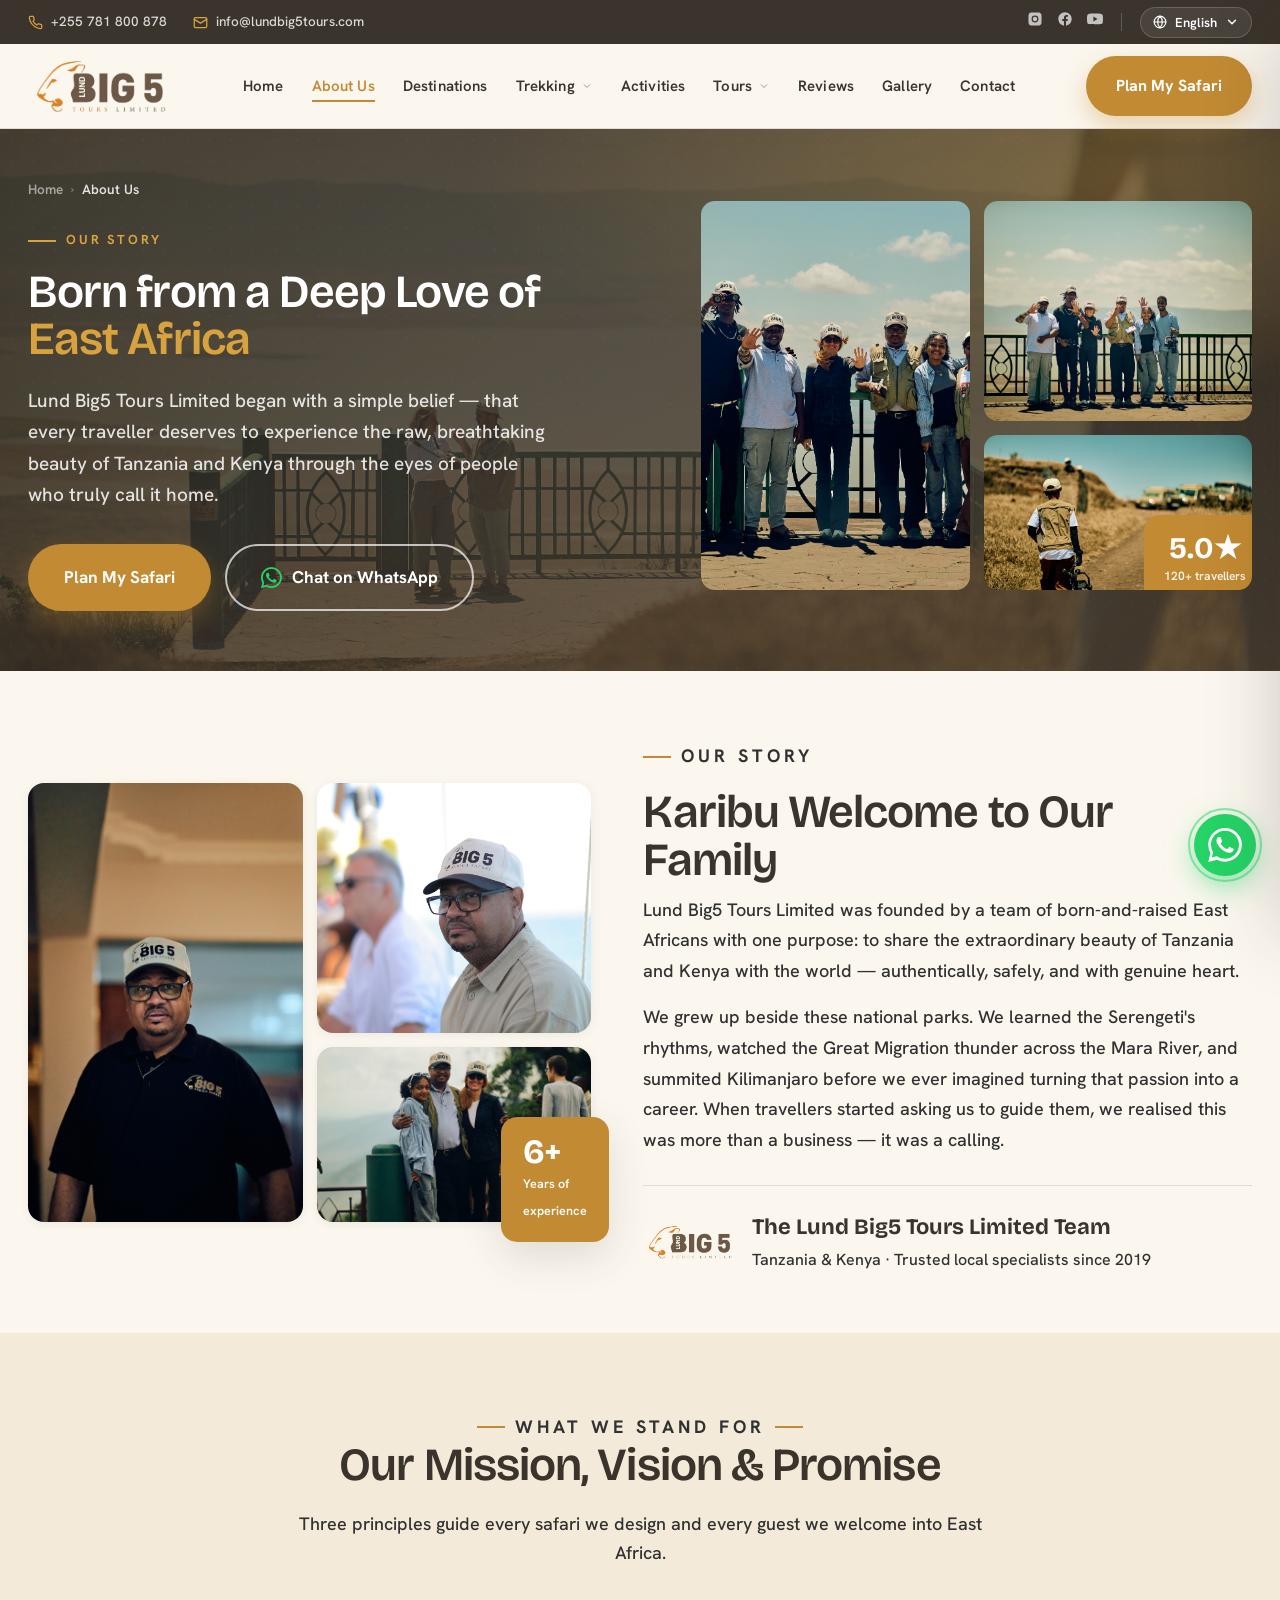
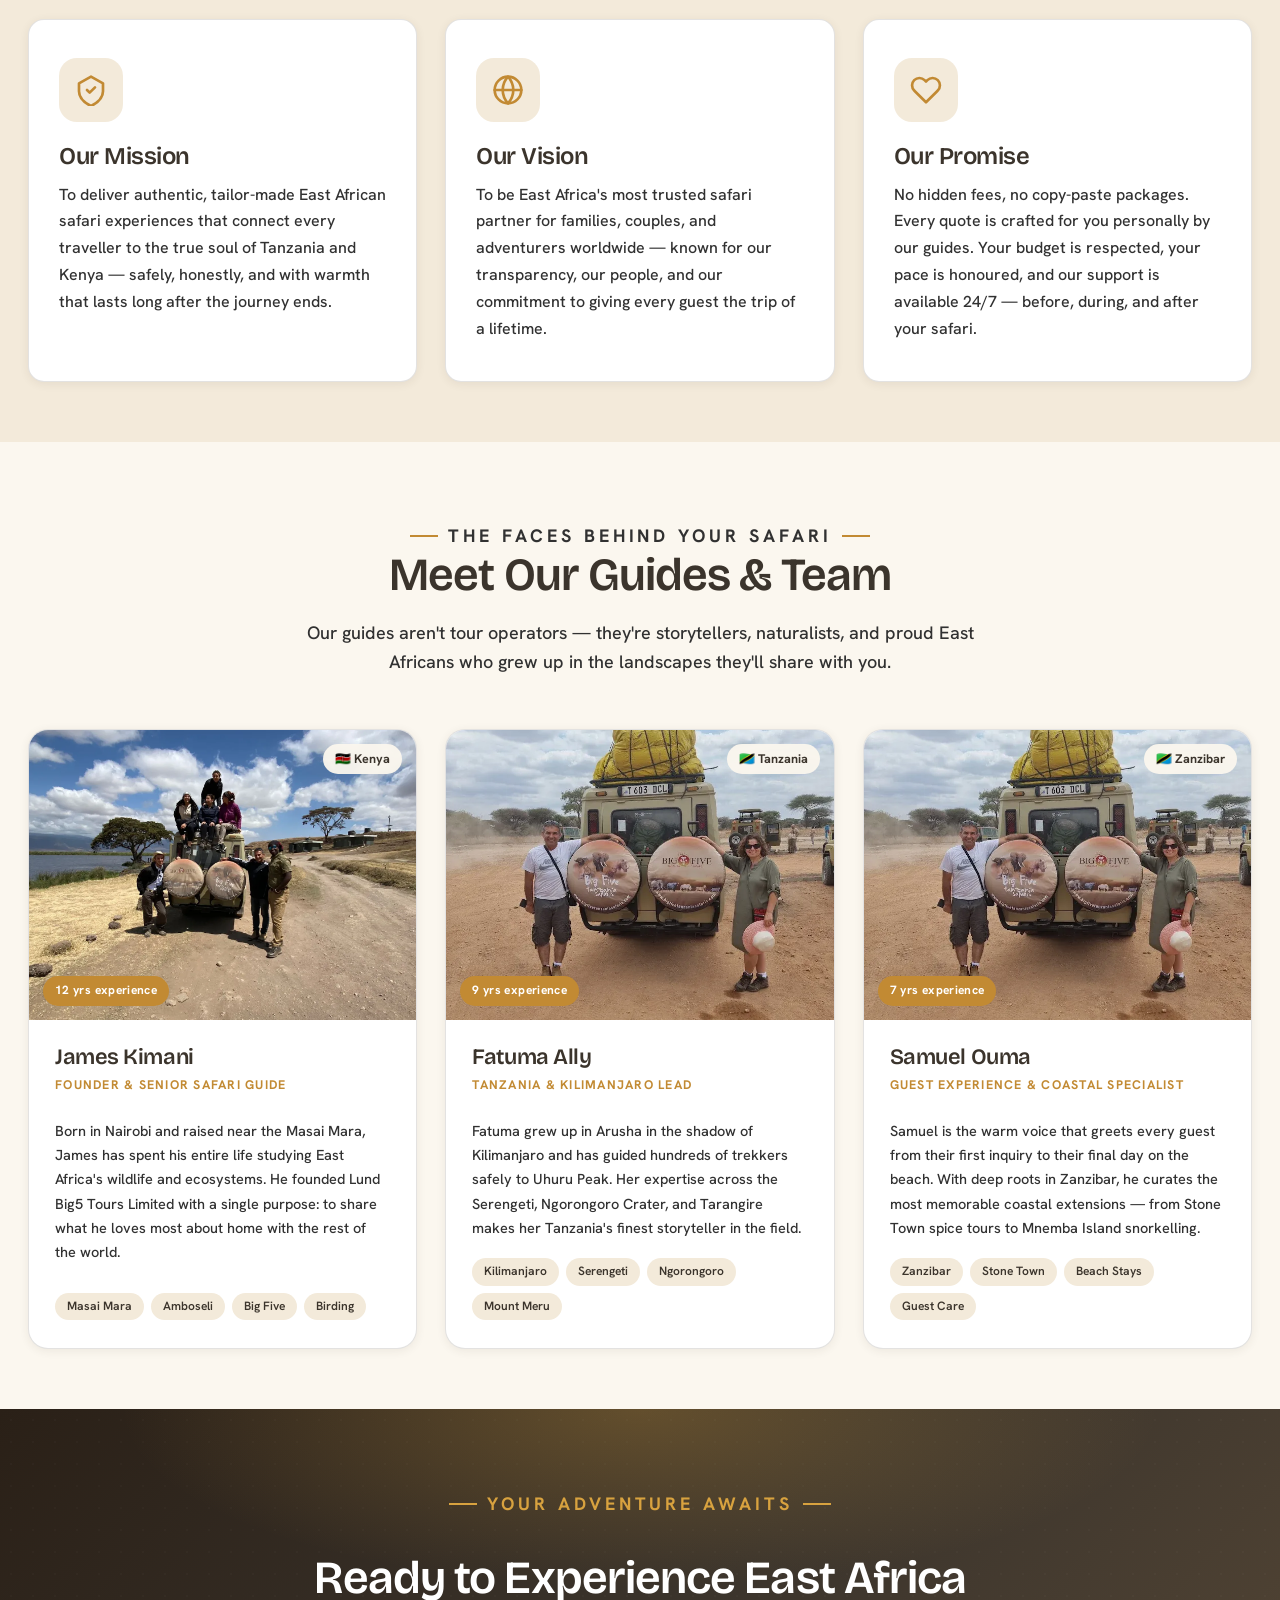
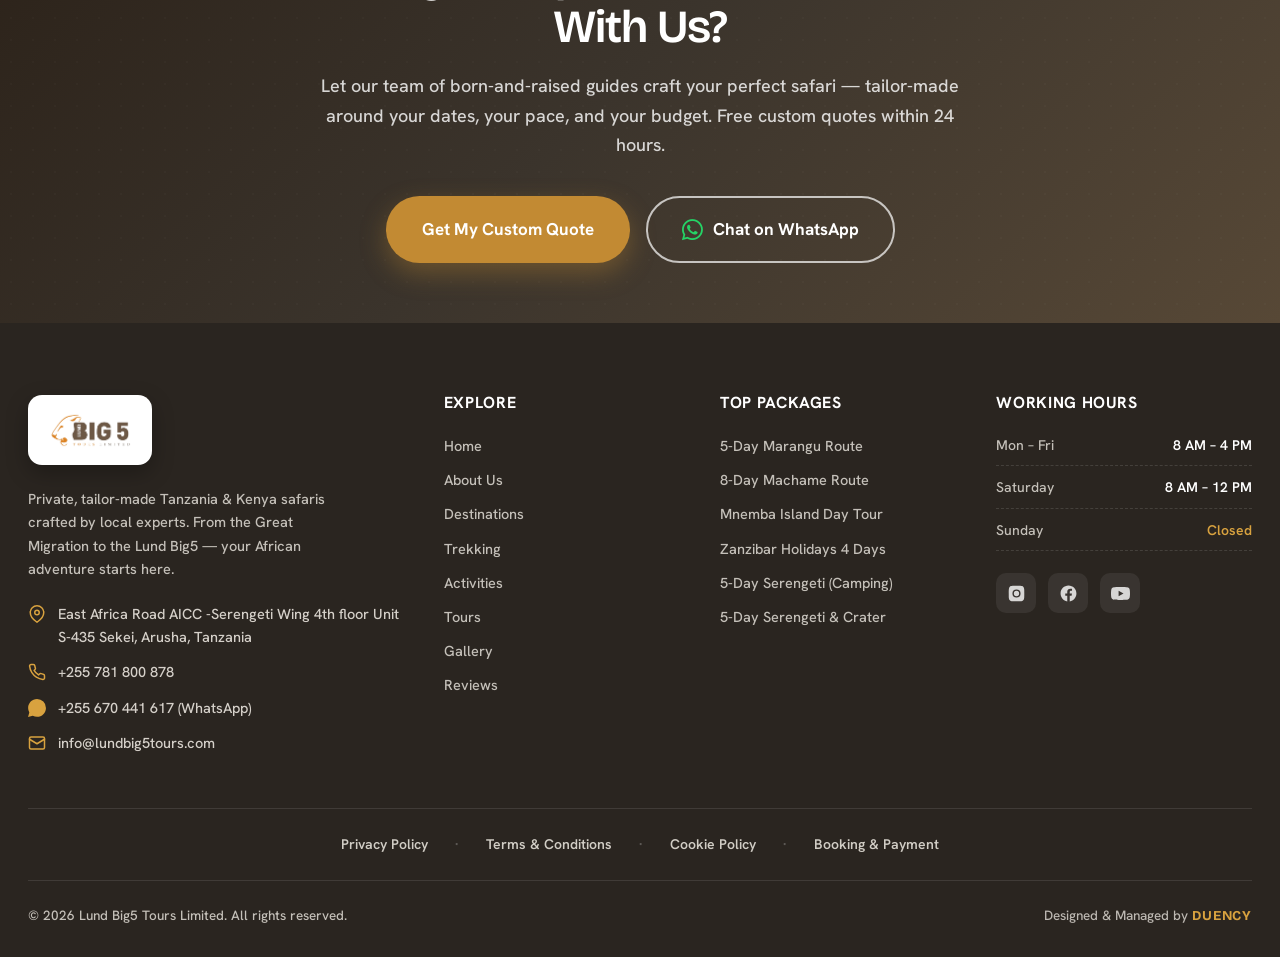
==== commit aebbd569: "update about page" ====
--- a/about.html
+++ b/about.html
@@ -333,7 +333,7 @@
             <p class="about-hero-sub">
               Lund Big5 Tours Limited began with a simple belief — that every
               traveller deserves to experience the raw, breathtaking beauty of
-              Kenya and Tanzania through the eyes of people who truly call it
+               Tanzania and  Kenya  through the eyes of people who truly call it
               home.
             </p>
             <div class="hero-btns">
@@ -447,7 +447,7 @@
             <p>
               Lund Big5 Tours Limited was founded by a team of born-and-raised
               East Africans with one purpose: to share the extraordinary beauty
-              of Kenya and Tanzania with the world — authentically, safely, and
+              of Tanzania and Kenya  with the world — authentically, safely, and
               with genuine heart.
             </p>
             <p>
@@ -510,8 +510,8 @@
             <h3>Our Mission</h3>
             <p>
               To deliver authentic, tailor-made East African safari experiences
-              that connect every traveller to the true soul of Kenya and
-              Tanzania — safely, honestly, and with warmth that lasts long after
+              that connect every traveller to the true soul of Tanzania and
+              Kenya — safely, honestly, and with warmth that lasts long after
               the journey ends.
             </p>
           </div>
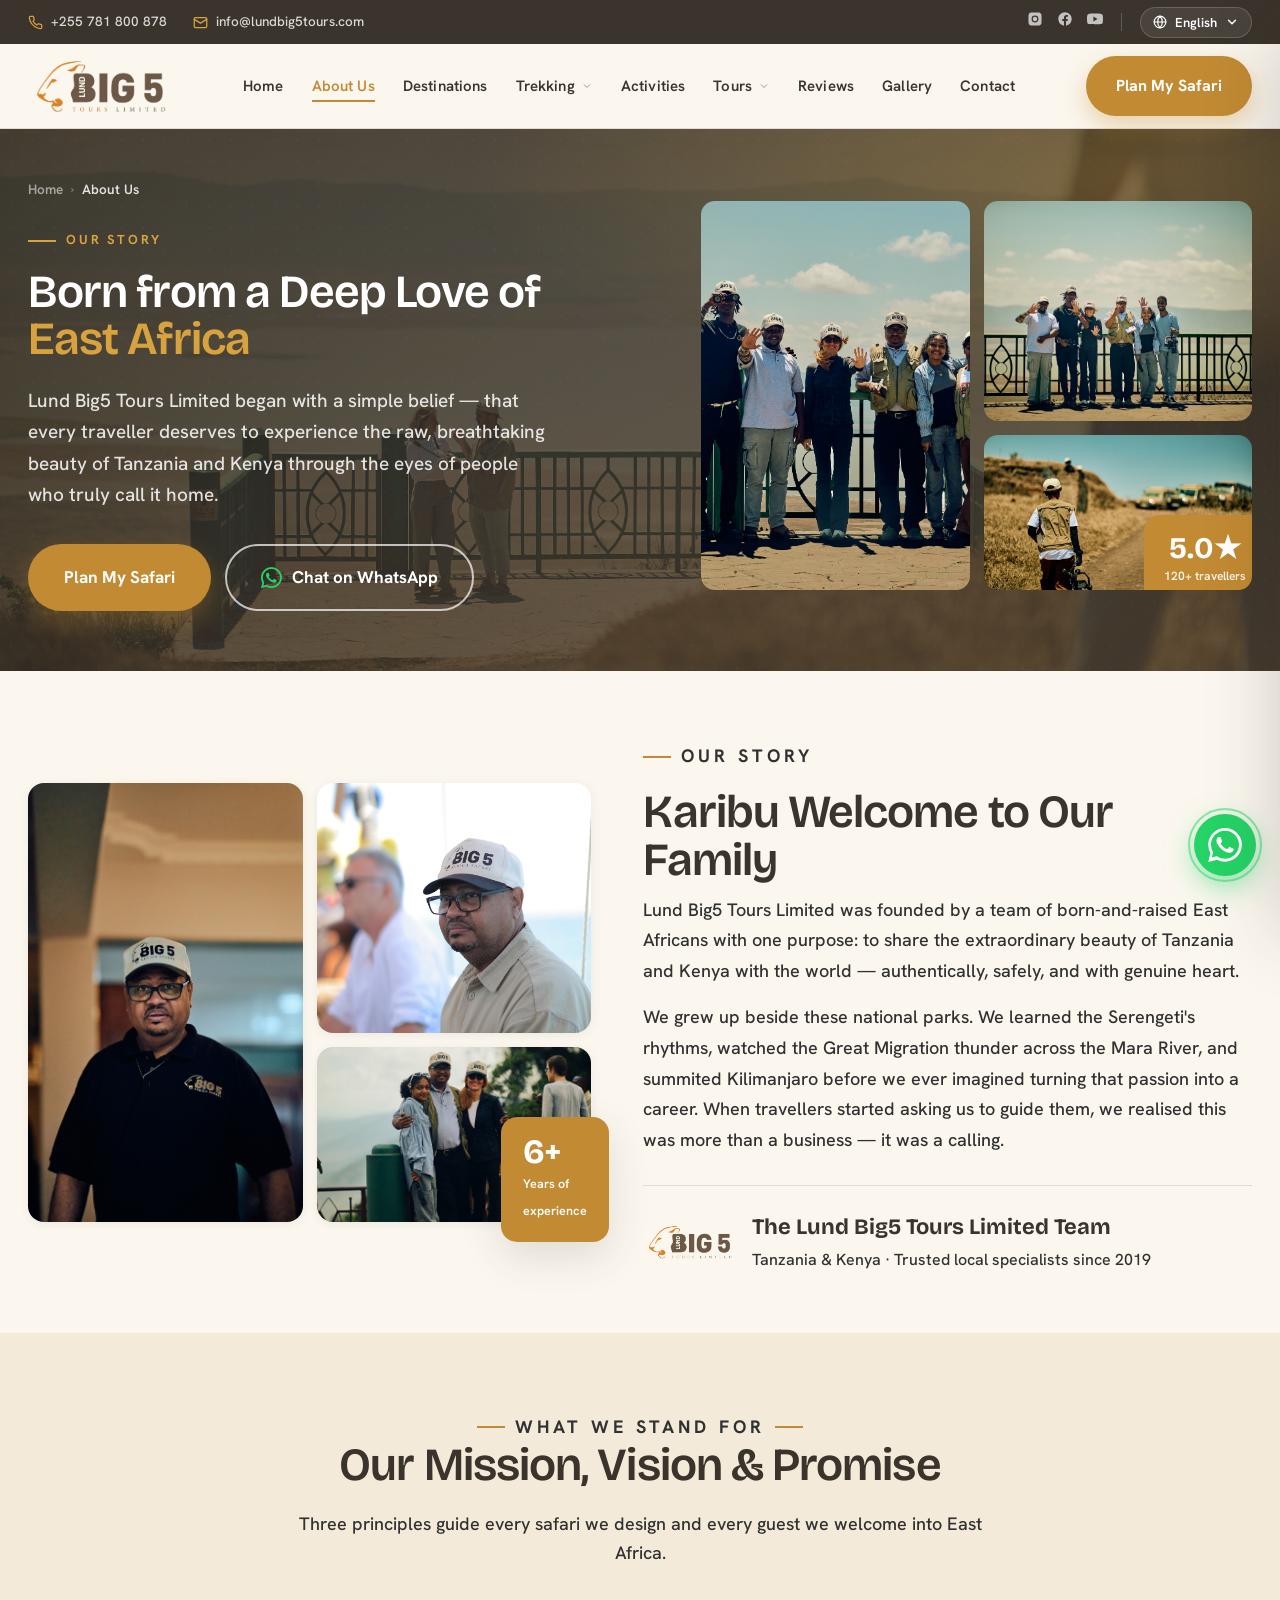
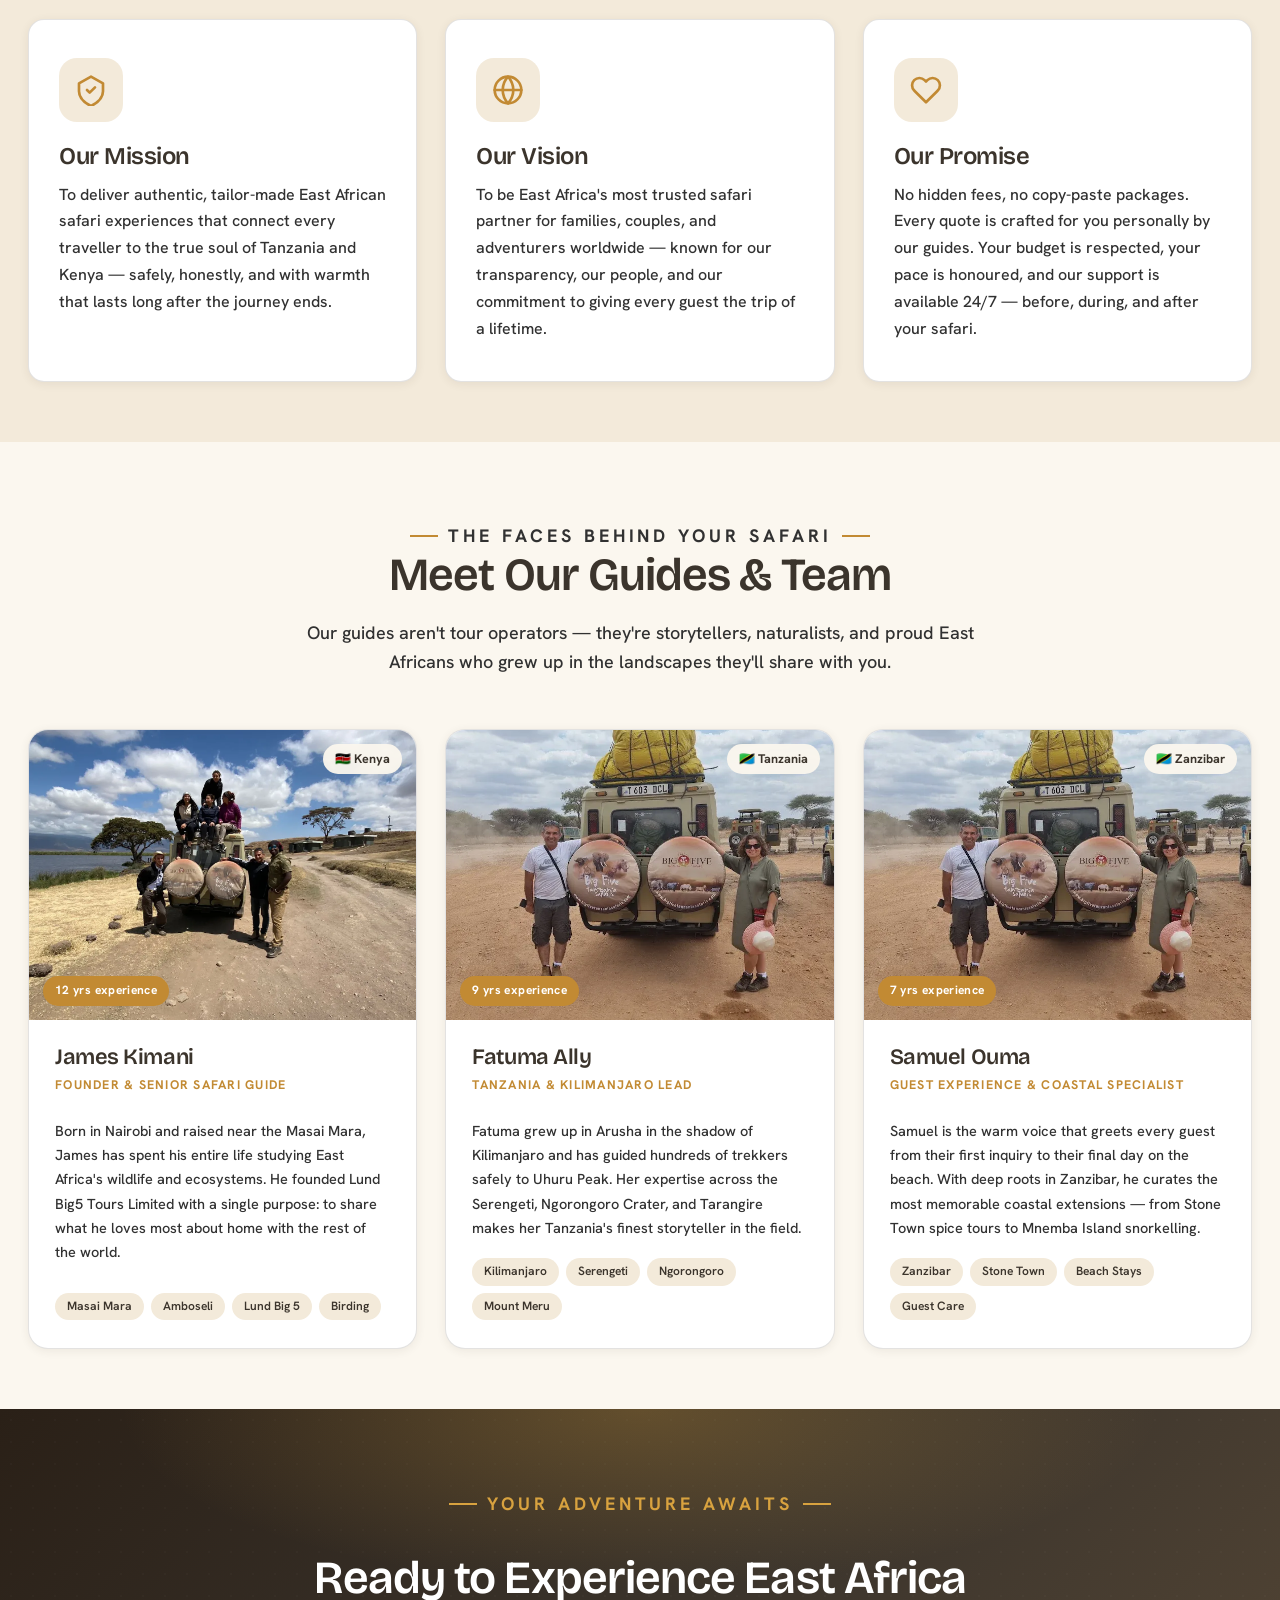
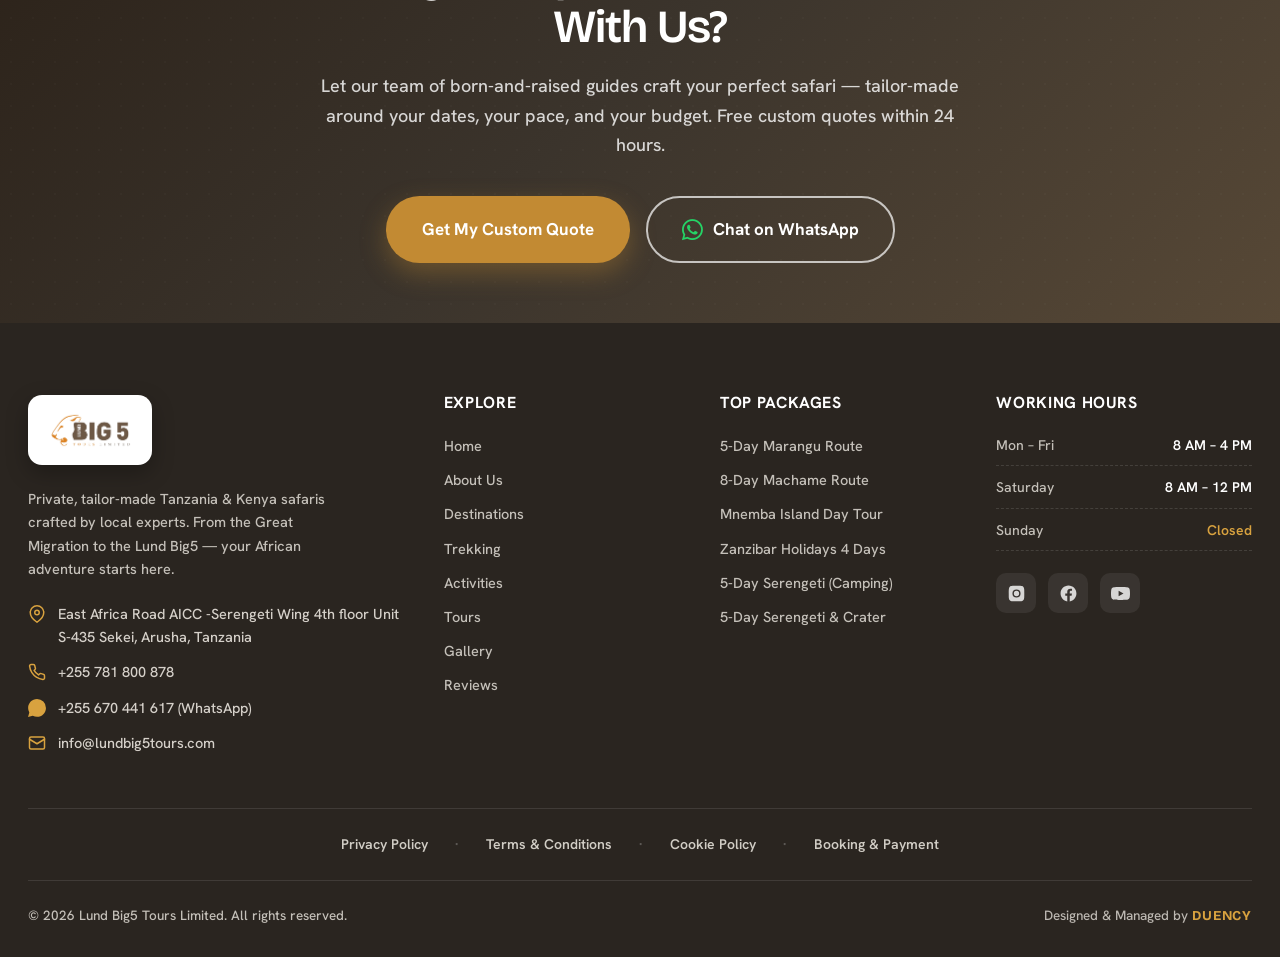
==== commit e640ef9f: "updated these listing page" ====
--- a/about.html
+++ b/about.html
@@ -630,7 +630,7 @@
               <div class="guide-tags">
                 <span class="guide-tag">Masai Mara</span>
                 <span class="guide-tag">Amboseli</span>
-                <span class="guide-tag">Big Five</span>
+                <span class="guide-tag">Lund Big 5</span>
                 <span class="guide-tag">Birding</span>
               </div>
             </div>
